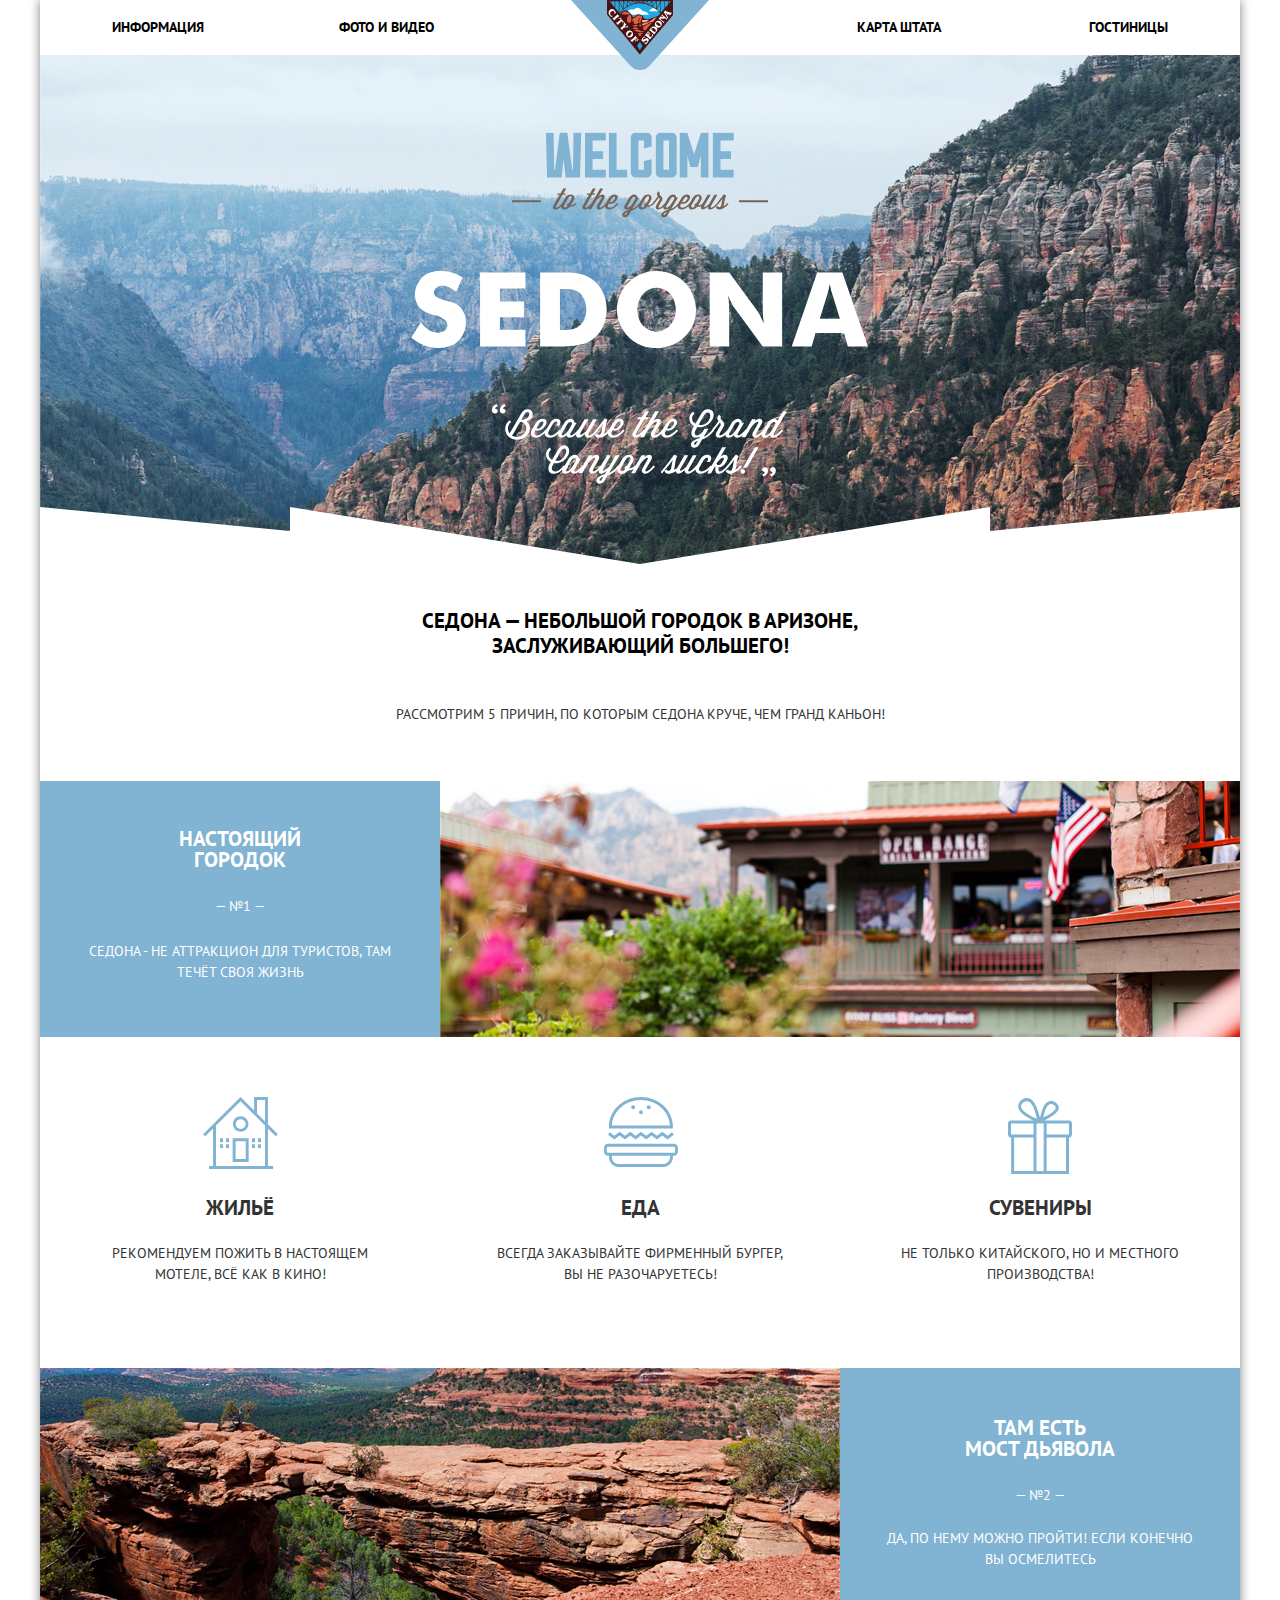
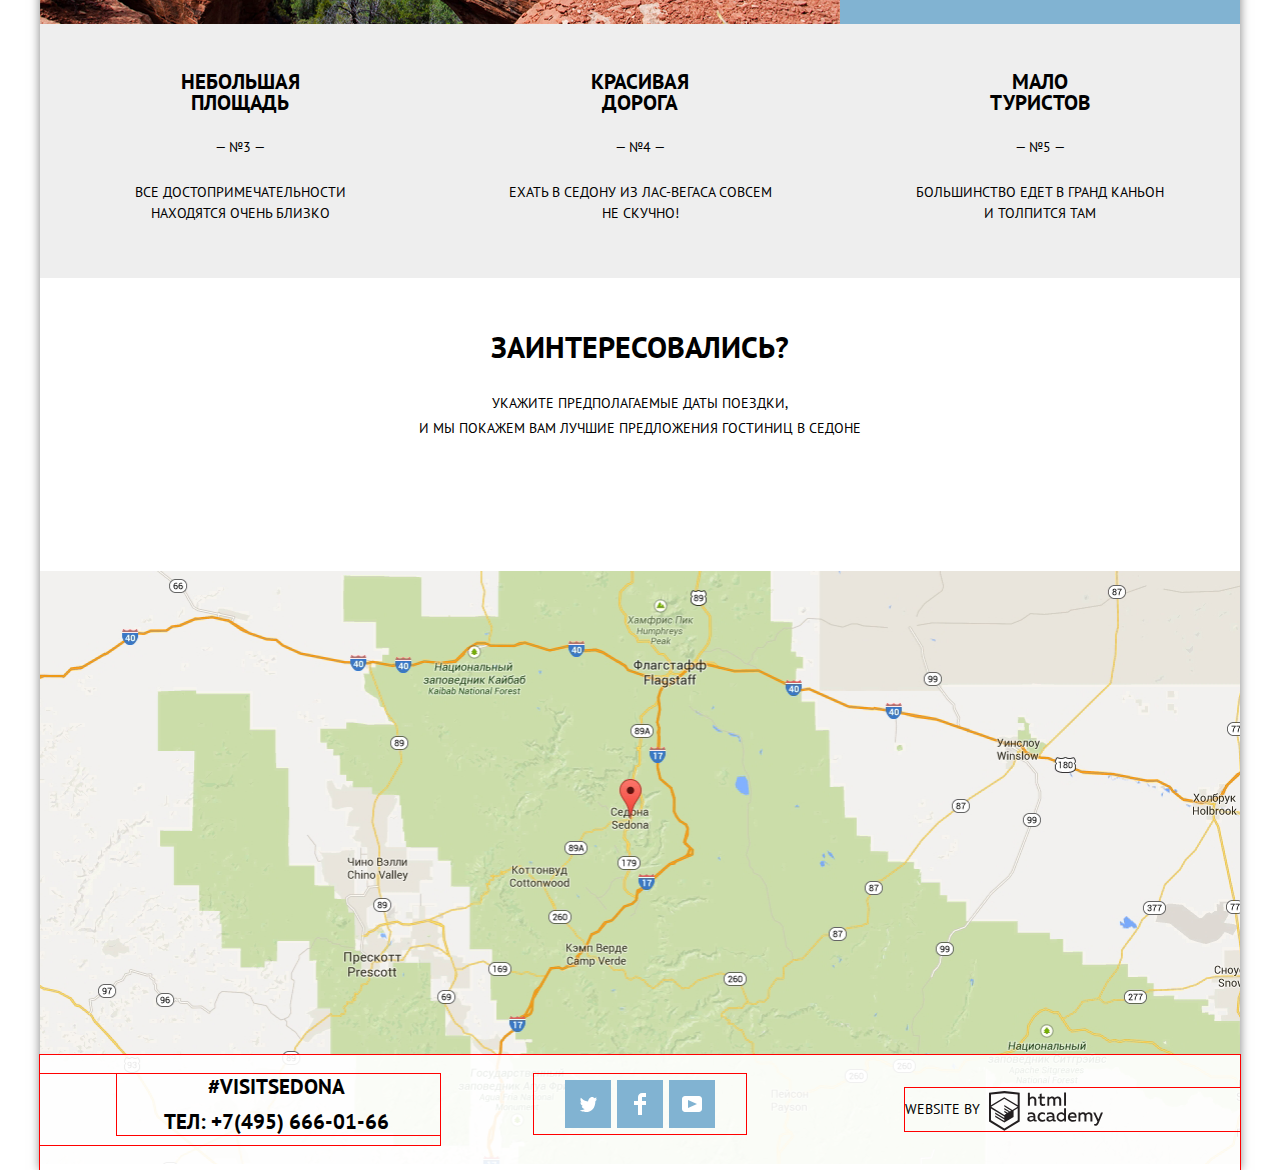
==== index.html @ 06780b78 "1" ====
<!DOCTYPE html>
<html class="page" lang="ru">

<head>
  <meta charset="utf-8">
  <title>HTML Academy: Седона</title>
  <link rel="stylesheet" href="https://fonts.googleapis.com/css2?family=PT+Sans:wght@400;700&subset=latin,cyrillic;display=swap">
  <link href="css/normalize.css" rel="stylesheet">
  <link href="css/style.css" rel="stylesheet">
</head>

<body class="page-body">

  <div class="container">

    <header class="main-header ">
      <nav class="main-navigation">
        <a href="index.html" class="header-logo">
          <img src="img/logo.svg" width="138" height="70" alt="Лого Седоны">
        </a>
        <ul class="site-navigation">
          <li class="site-navigation-item"><a href="#">Информация</a></li>
          <li class="site-navigation-item"><a href="#">Фото и видео</a></li>
          <li class="site-navigation-item"><a href="#">Карта штата</a></li>
          <li class="site-navigation-item"><a href="hotels.html">Гостиницы</a></li>
        </ul>
      </nav>
      <section class="header-welcome">
        <h1 class="visually-hidden">ПРИВЕТСТВИЕ СЕДОНА</h1>
        <img src="img/welcome.svg" class="header-welcome-photo" alt="Добро пожаловать в Седонну" />
      </section>
    </header>

    <main class="wrapper">
      <section class="main-description">
        <h3 class="description">Седона — небольшой городок в Аризоне,<br> заслуживающий большего!</h3>
        <p class="motivs">Рассмотрим 5 причин, по которым Седона круче, чем гранд каньон!</p>

        <ul class="list-presentation">
          <li class="presentation-sity">

            <div class="sity-details real-sity ">Настоящий <br>городок</div>
            <div class="sity-details number-1">— №1 —</div>
            <div class="sity-details live">Седона - не аттракцион для туристов, там <br>
              течёт своя жизнь <br></div>
            <img src="img/image-bar.jpg" width="800" height="256" alt="Бар в Седоне" class="photo-sity-details">





            <ul class="list-production">

              <li class="item-production house">

                <h4 class="commun-title">Жильё</h4>
                <p class="list-production-description">Рекомендуем пожить в настоящем <br> мотеле, всё как в кино!</p>
              </li>

              <li class="item-production food">

                <h4 class="commun-title">Еда</h4>
                <p class="list-production-description">Всегда заказывайте фирменный бургер,<br> вы не разочаруетесь!</p>
              </li>

              <li class="item-production souvenirs">

                <h4 class="commun-title">Сувениры</h4>
                <p class="list-production-description">Не только китайского, но и местного <br> производства!</p>
              </li>
            </ul>
          </li>



          <li class="presentation-bridge">
            <h3 class="visually-hidden">Там есть Мост дьявола</h3>

            <img src="img/image-canyon.jpg" width="800" height="256" alt="Каньон в Седоне">

            <div class="bridge-details bridge-of-devil ">Там есть <br> Мост дьявола </div>
            <div class="bridge-details number-2">— №2 — </div>
            <div class="bridge-details go">Да, по нему можно пройти! Если конечно <br> вы осмелитесь <br></div>

          </li>



          <li class="presentation-leave">
            <h3 class="commun-title">Небольшая <br>площадь</h3>
            <p class="number-345">— №3 —<br></p>
            <p class="number-345-description">Все достопримечательности <br> находятся очень близко</p>

          </li>
          <li class="presentation-leave">
            <h3 class="commun-title">Красивая<br> дорога</h3>
            <p class="number-345">— №4 —<br></p>
            <p class="number-345-description">Eхать в седону из лас-вегаса совсем <br> не скучно!</p>

          </li>
          <li class="presentation-leave">
            <h3 class="commun-title">Мало <br>туристов</h3>
            <p class="number-345">— №5 —<br></p>
            <p class="number-345-description">Большинство едет в гранд каньон <br> и толпится там</p>
          </li>
        </ul>
      </section>
      <section class="date-select">
        <h2 class="date-select-item">Заинтересовались?</h2>
        <p class="date-select-description">Укажите предполагаемые даты поездки, <br> и мы покажем вам лучшие предложения гостиниц в седоне</p>
      </section>
      <section class="main-map">
        <h3 class="visually-hidden">Карта</h3>
        <img src="img/map.png" width="1200" height="474" alt="Карта">
      </section>
    </main>
    <footer class="main-footer">
      <section class="footer-contacts">
        <h3 class="visually-hidden">Контакты</h3>
      <ul class="contacts-details">
        <li class="hashtag">#visitsedona</li>
        <li><a href="tel:+74956660166">ТЕЛ: +7(495) 666-01-66</a></li>
      </ul>
      </section>
      <section>
        <h3 class="visually-hidden">Социальные сети</h3>
        <ul class="social-container">
          <li class="social-icon Twitter"><a href="#"></a></li>
          <li class="social-icon Facebook"><a href="#"></a></li>
          <li class="social-icon YouTube"><a href="#"></a></li>
        </ul>
      </section>

      <h3 class="visually-hidden">Создатель сайта</h3>

      <p class="site-by">website by <a class="htmlacademy-logo-footer" href="https://htmlacademy.ru/intensive/htmlcss"><img src="img/logo-htmlacademy.svg" alt="Лого академии HTMLAcademy" class="photo-logo-footer"></a></p>

    </footer>
  </div>
</body>


</html>
---- css/style.css ----
/* Variables */
:root {
  --basic-black: #000000;
  --low-black: #333333;
  --basic-white: #ffffff;
  --light-blue: #81B3D2;
  --special: #766357;
  --special-low: #604E43;
  --special-hard: #503E33;
  --double-low-black: #EEEEEE;
  --footer: rgba(255, 255, 255, 0.9);
  --special-bum: rgba(0, 0, 0, 0.3);
  --blue-focus: #669EC0;
  --basic-gray: #666666;
  --blue-raw-focus: #5496BD;
  --gray-back: #F2F2F2;
  --ligne-color: #E5E5E5;
  --details-item: rgba(202, 202, 202, 1);
}

/* Global */
body {
  font-family: "PT Sans", Arial, sans-serif;
  font-size: 14px;
  line-height: 1.5;
  font-weight: 400;
  color: var(--basic-black);
  background-position: top center;
  background-repeat: no-repeat;
  text-transform: uppercase;
}

.container {
  position: relative;
  background-color: var(--gray-back);
  box-shadow: 0 0 10px rgba(0, 0, 0, 0.5);
  margin: auto;
  width: 1200px;
  display: grid;
  grid-template-rows: min-content 1fr min-content;
  min-height: 100vh;
}

img {
  max-width: 100%;
  height: auto;
}

.wrapper {
  background-color: var(--basic-white);
  padding-top: 5px;
}

/*Navigation*/
.main-navigation {
  font-size: 14px;
  line-height: 1.8;
  font-weight: 700;
  color: var(--basic-black);
  background-color: var(--basic-white);
  text-decoration: none;
  padding-bottom: 15px;
}

.main-navigation a {
  text-decoration: none;
  color: var(--basic-black);
}

.site-navigation {
  list-style: none;
  display: flex;
  flex-wrap: wrap;
  margin: 0;
  padding-left: 72px;
  padding-right: 72px;
  padding-top: 15px;
}

.site-navigation-item {
  width: 21.5%;
}

.site-navigation-item:nth-child(4n -1) {
  margin-left: auto;
  text-align: right;
}

.site-navigation-item:nth-child(4n) {
  text-align: right;
}

.header-logo {
  position: absolute;
  left: 50%;
  transform: translateX(-50%);
}

.header-welcome {
  background-image: url(../img/bottom.svg), url(../img/background-home.jpg);
  height: 509px;
  background-repeat: no-repeat;
  background-position: center bottom, center;
}

.header-welcome-photo {
  position: relative;
  transform: translate(81%, 22%);
}

.photo-sedona {
  background-color: var(--basic-white);
}

.site-navigation-item a:hover,
.site-navigation-item a:focus {
  color: var(--light-blue);
}

.site-navigation-item a:active {
  color: var(--special-bum);
}

.site-navigation-item-active a {
  color: var(--special);
}

/*Description*/
.main-description {
  background-color: var(--basic-white);
  padding-top: 18px;
}

.description {
  font-size: 21px;
  line-height: 1.2;
  font-weight: 700;
  text-align: center;
  padding-bottom: 20px;
}

.motivs {
  font-size: 14px;
  line-height: 1.8;
  text-align: center;
  color: var(--low-black);
  padding-top: 2px;
}

/** Общие стли всего списка на странице**/
.list-production {
  background-color: var(--basic-white);
  list-style: none;
  display: grid;
  grid-template-columns: 1fr 1fr 1fr;
  grid-column: 1/4;
  padding-top: 60px;
  padding-bottom: 69px;
  padding-left: 0;
}

/** Стили списка с занятиями**/
.item-production {
  font-size: 14px;
  text-align: center;
  color: var(--low-black);
  padding-top: 100px;
  background-position: top;
  background-repeat: no-repeat;
  margin: 0;
}

.house {
  background-image: url(../img/icon-1.svg);
}

.food {
  background-image: url(../img/icon-3.svg);
}

.souvenirs {
  background-image: url(../img/icon-2.svg);
}

.list-presentation {
  display: grid;
  grid-template-columns: repeat(3, 1fr);
  grid-template-rows: repeat(3, auto);
  padding: 0;
}

.commun-title {
  font-size: 21px;
  line-height: 1;
  font-weight: 700;
  margin: 0;
}

.list-production-description {
  padding-top: 11px;
}

/** 1 ПРИЧИНА - НАСТОЯЩИЙ ГОРОДОК **/
.presentation-sity {
  background-color: var(--light-blue);
  display: grid;
  grid-column: 1/4;
  grid-template-columns: 1fr 2fr;
  margin-top: 40px;
  color: var(--basic-white);
}

.sity-details {
  grid-column: 1;
  grid-row: 1/3;
  text-align: center;
  padding-top: 47px;
}

.photo-sity-details {
  grid-column: 2/4;
  grid-row: 1;
}

.number-1 {
  padding-top: 115px;
}

.live {
  padding-top: 160px;
}

.real-sity {
  font-size: 21px;
  line-height: 1;
  font-weight: 700;
  color: var(--basic-white);
}

/** 1 ПРИЧИНА - НАСТОЯЩИЙ ГОРОДОК **/
/** 2 ПРИЧИНА - МОСТ ДЬЯВОЛА **/
.presentation-bridge {
  display: grid;
  grid-template-columns: 2fr 1fr;
  background-color: var(--light-blue);
  grid-column: 1/4;
  grid-row: 2/3;
}

.bridge-details {
  grid-column: 2;
  grid-row: 1/3;
  text-align: center;
  color: var(--basic-white);
}

.number-2 {
  padding-top: 117px;
}

.go {
  padding-top: 160px;
}

.bridge-of-devil {
  font-size: 21px;
  line-height: 1;
  font-weight: 700;
  text-align: center;
  color: var(--basic-white);
  padding-top: 49px;
}

.description-bridge-of-devil {
  font-size: 14px;
  text-align: center;
  color: var(--basic-white);
  padding-top: 50px;
}

.presentation-leave {
  background-color: var(--double-low-black);
  list-style: none;
  text-align: center;
  padding-top: 47px;
  padding-bottom: 40px;
}

.number-345 {
  padding-top: 10px;
  padding-bottom: 10px;
}

.date-select {
  background-color: var(--basic-white);
  padding-top: 18px;
  margin-bottom: 130px;
  text-align: center;
}

.date-select-item {
  font-size: 30px;
  line-height: 0.8;
  font-weight: 700;
  padding-bottom: 7px;
}

.date-select-description {
  line-height: 1.8;
}

.main-footer {
  position: absolute;
  padding-top: 19px;
  padding-bottom: 25px;
  width: 100%;
  bottom: 0;
  display: grid;
  grid-template-columns: 1fr 1fr 1fr;
  background-color: rgba(255, 255, 255, 0.9);
  outline: 1px solid red;



}

.footer-contacts {
  text-align: center;
  padding-left: 77px;
  outline: 1px solid red;



}

/**
.hashtag {
  font-size: 21px;
  font-weight: 700;
  margin-bottom: 0;
}

.contacts-phone a {
  font-size: 21px;
  line-height: 1.2;
  font-weight: 700;
  text-decoration: none;
  color: inherit;
}

.contacts-phone {
  padding-top: 5px;
  margin-top: 0;
}
**/
.contacts-details  {
  font-size: 21px;
  line-height: 26px;
  font-weight: 700;
  list-style: none;
  text-decoration: none;
  text-align: center;
  margin: 0;
  padding-left: 0;
  padding-right: 5px;
  outline: 1px solid red;


}
.hashtag {
  padding-bottom: 9px;
}
.contacts-details a {
  text-decoration: none;
  color: inherit;
}

.footer-contacts a:hover,
.footer-contacts a:focus {
  text-decoration: none;
}

.social-container {
  display: flex;
  flex-wrap: wrap;
  width: 200px;

  justify-content: center;
  text-align: center;
  list-style: none;
  padding: 6px;
  outline: 1px solid red;
  margin: auto;
}

.social-icon {
  display: flex;
  text-decoration: none;
  width: 46px;
  height: 48px;
  padding-right: 6px;


}

.Twitter {
  background-image: url(../img/twitter.svg), url(../img/rectangle.svg);
  background-repeat: no-repeat;
  background-position: center;
}

.Facebook {
  background-image: url(../img/fb-icon.svg), url(../img/rectangle.svg);
  background-repeat: no-repeat;
  background-position: center;
}

.YouTube {
  background-image: url(../img/youtube.svg), url(../img/rectangle.svg);
  background-repeat: no-repeat;
  background-position: center;
}

.social-button:hover,
.social-button:focus {
  background-color: var(--blue-focus);
}

.site-by {
  font-size: 14px;
  line-height: 1.8;
  padding-right: 15px;
  margin-left: 65px;
  padding-top: 2px;
  outline: 1px solid red;


}


.photo-logo-footer {
  vertical-align: middle;
  padding-left: 5px;
}

/**Стили для HOTELS **/
.container-search {
  display: flex;
  margin-left: 73px;
  margin-right: 73px;
  align-items: center;
  width: auto;
}

.search-result {
  font-size: 21px;
  line-height: 1.2;
  font-weight: 700;
  width: 163px;
}

.search-result-item {
  display: flex;
  list-style: none;
}

.item-details {
  width: max-content;
  padding-right: 33px;
}

.d3 {
  width: 0;
  height: 0;
  border-left: 5px solid transparent;
  border-right: 5px solid transparent;
  border-bottom: 10px solid var(--details-item);
  margin-left: auto;
  margin-right: 12px;
}

.d4 {
  width: 0;
  height: 0;
  border-left: 5px solid transparent;
  border-right: 5px solid transparent;
  border-top: 10px solid var(--light-blue);
}

.item-details a {
  color: var(--special-bum);
  text-decoration: none;
  border-bottom: 1px dotted var(--light-blue);
}

.active a {
  color: var(--light-blue);
}

.item-details a:hover,
.item-details a:focus {
  color: var(--light-blue);
  border-bottom: 1px dotted var(--light-blue);
}

.item-details a:active {
  color: var(--basic-black);
  text-decoration: none;
  border-style: none;
}

.item-price {
  color: var(--basic-black);
  text-decoration: none;
}

.main-hotels a {
  font-size: 21px;
  line-height: 1.2;
  font-weight: 700;
  text-decoration: none;
  color: var(--basic-black);
}

.main-hotels a:hover,
.main-hotels a:focus {
  color: var(--light-blue);
}

.main-hotels a:active {
  color: var(--special-bum);
}

.star {
  display: grid;
  grid-column: 5;
  grid-row: 1;
  color: var(--light-blue);
}

.star amara {
  box-sizing: content-box;
}

.star desert {}

.star diablo {}

.visually-hidden {
  position: absolute;
  clip: rect(0 0 0 0);
  width: 1px;
  height: 1px;
  margin: -1px;
}

.main-hotels {
  grid-column: 2/5;
  grid-row: 1;
  margin: 0;
  padding-top: 20px;
}

.main-hotels-price {
  font-size: 14px;
  grid-column: 2;
  grid-row: 2;
  margin: 0;
  padding-top: 5px;
  padding-bottom: 7px;
}

.price-list {
  font-size: 14px;
  grid-column: 3;
  grid-row: 2;
  padding-left: 20px;
  margin: 0;
  padding-top: 5px;
  padding-bottom: 7px;
}

.hotel-commun {
  display: grid;
  grid-template-columns: max-content min-content 1fr 1fr;
  padding-left: 73px;
  border-bottom: 1px solid var(--ligne-color);
}

.hotel-commun:nth-child(1) {
  border-top: 1px solid var(--ligne-color);
}

.photo-hotel-commun {
  grid-row: 1/4;
  padding-top: 20px;
  padding-right: 29px;
}

.hotels-photo {
  list-style: none;
  margin: 0;
  padding: 0;
}

.main-hotels-rating {
  grid-row: 3;
  font-size: 14px;
  color: var(--basic-gray);
  grid-column: -1;
  padding-right: 85px;
}

.more:hover,
.more:focus {
  background-color: var(--blue-focus);
}

.more:active {
  background-color: var(--blue-raw-focus);
}

.more {
  background-color: var(--light-blue);
  color: var(--basic-white);
  grid-column: 2;
  grid-row: 3;
  width: 110px;
  height: 27px;
  margin-right: 6px;
}

.reserve {
  background-color: var(--special);
  color: var(--basic-white);
  width: 110px;
  height: 27px;
  grid-column: 3;
  grid-row: 3;
  margin-bottom: 20px;
}

.reserve:hover,
.reserve:focus {
  background-color: var(--special-low);
}

.reserve:active {
  background-color: var(--special-hard);
}

.main-map {
  text-align: center;
}
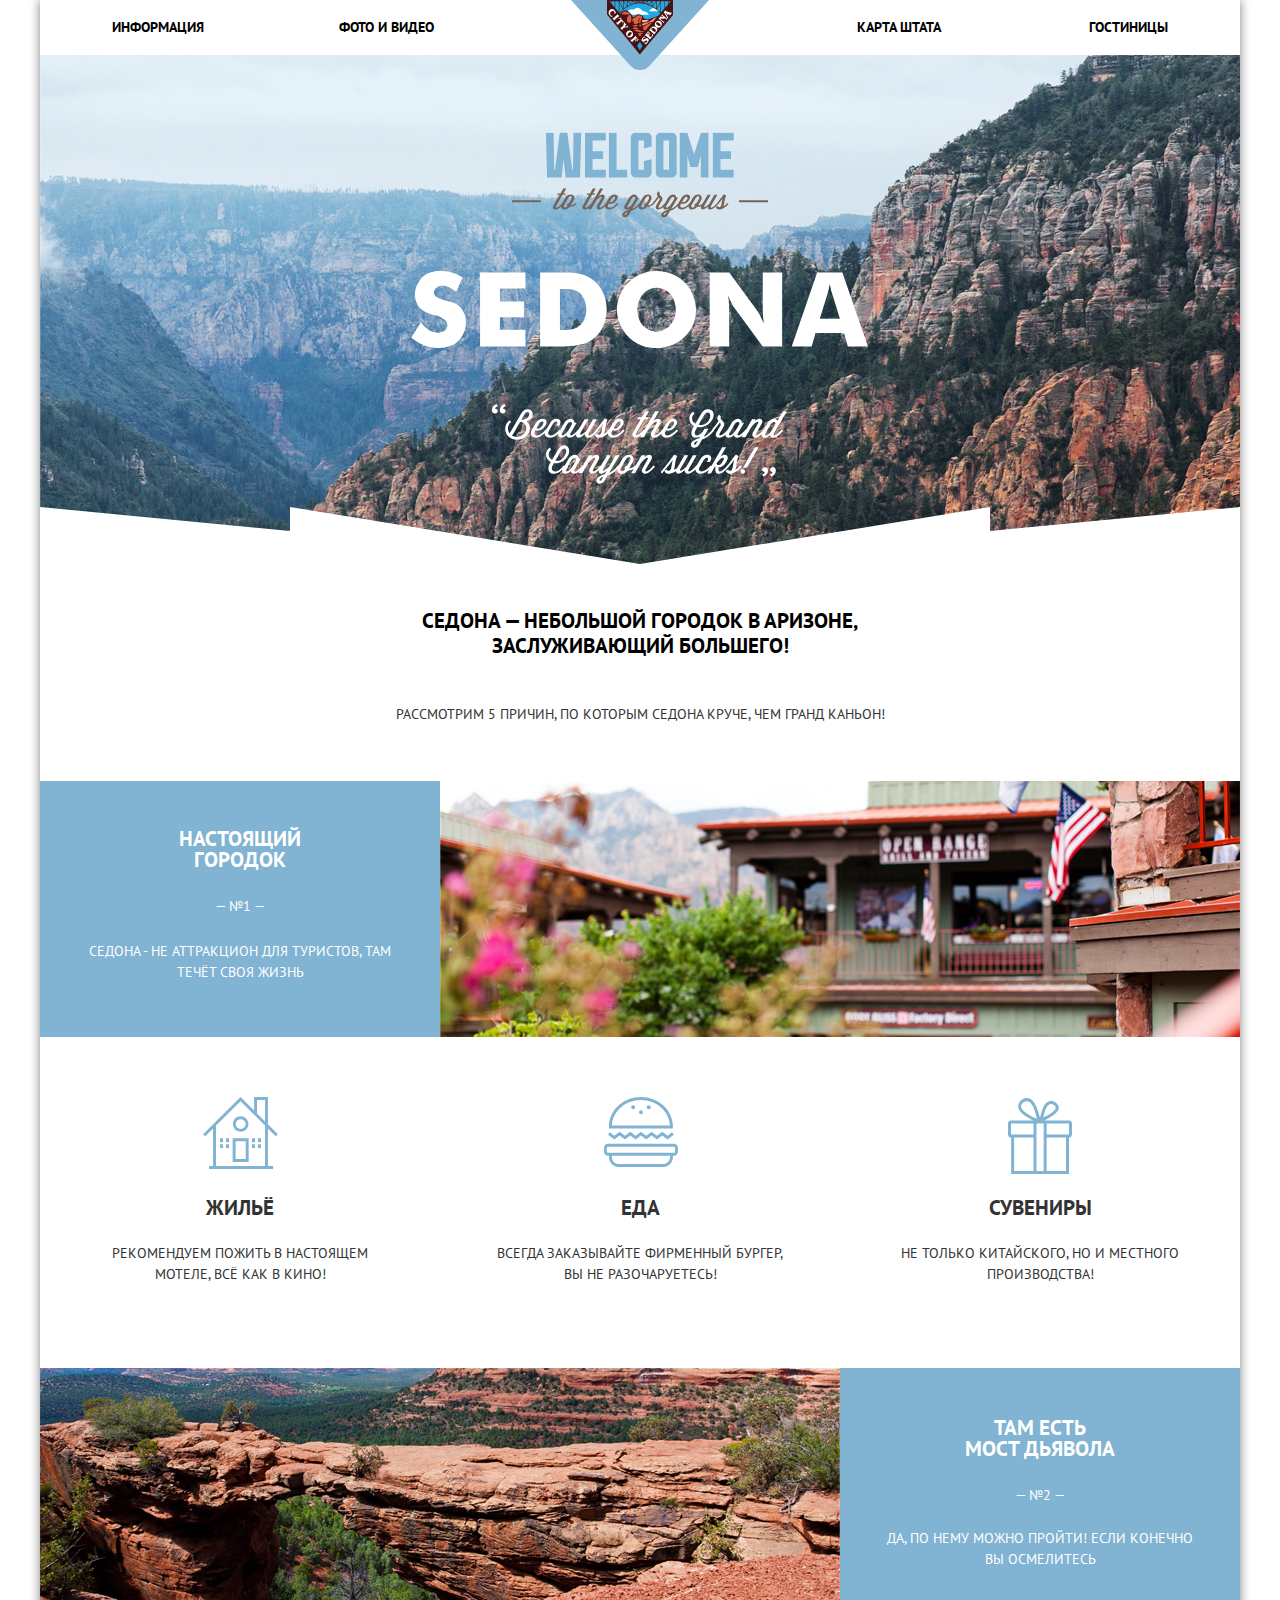
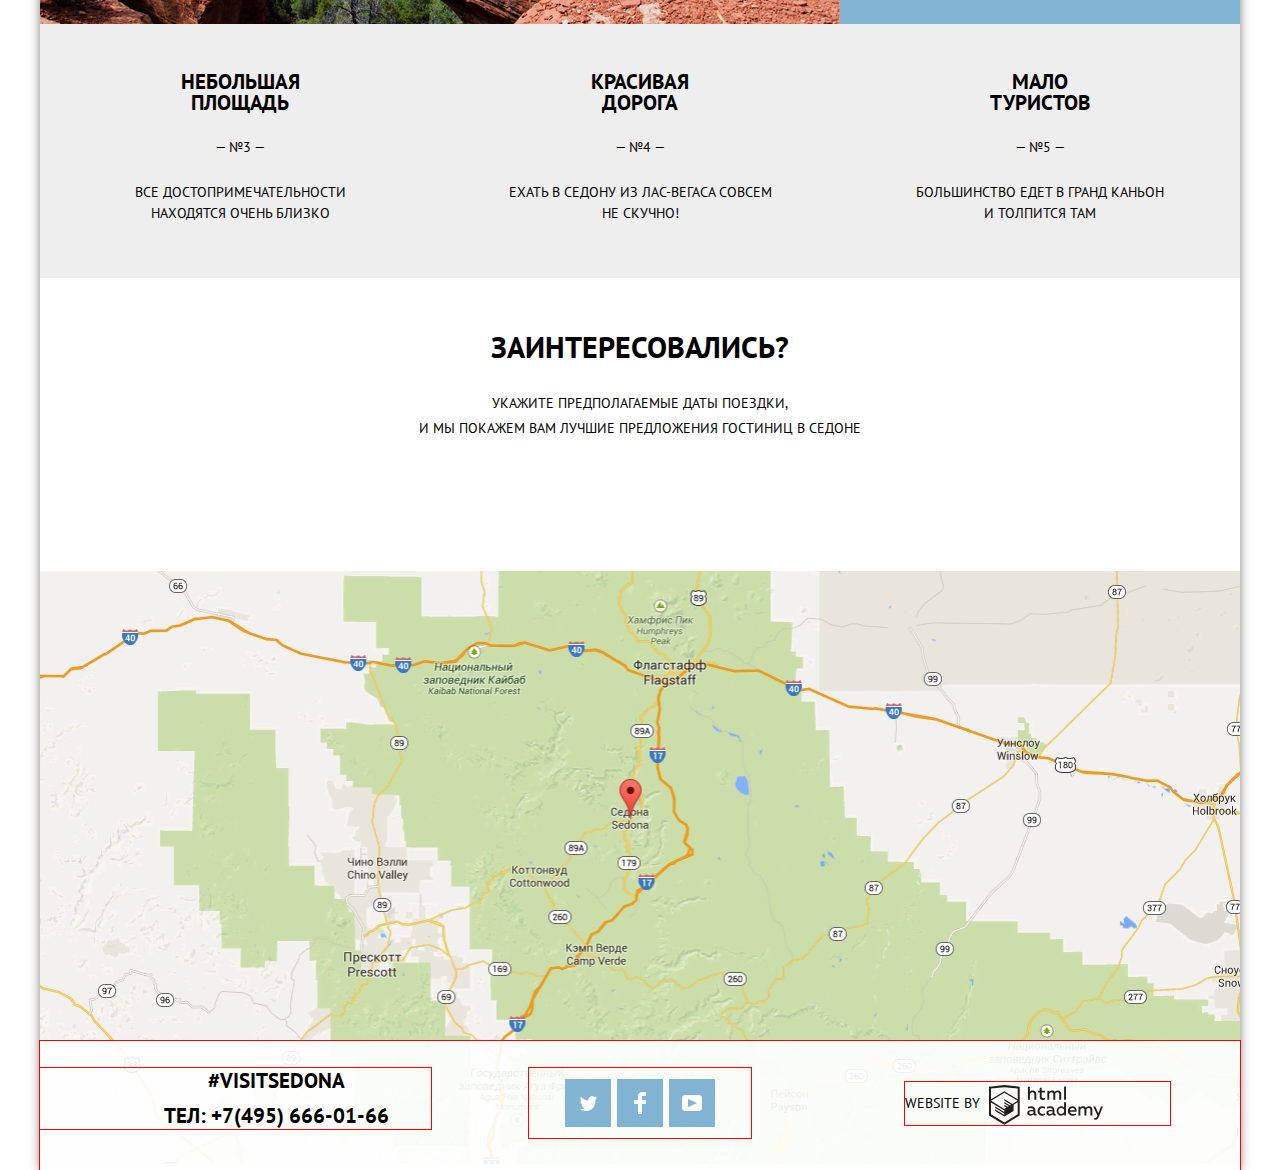
==== commit 20072530: "1" ====
--- a/index.html
+++ b/index.html
@@ -115,7 +115,7 @@
       </section>
     </main>
     <footer class="main-footer">
-      <section class="footer-contacts">
+      <section>
         <h3 class="visually-hidden">Контакты</h3>
       <ul class="contacts-details">
         <li class="hashtag">#visitsedona</li>
--- a/css/style.css
+++ b/css/style.css
@@ -311,8 +311,8 @@
 
 .main-footer {
   position: absolute;
-  padding-top: 19px;
-  padding-bottom: 25px;
+  padding-top: 27px;
+  padding-bottom: 31px;
   width: 100%;
   bottom: 0;
   display: grid;
@@ -320,18 +320,9 @@
   background-color: rgba(255, 255, 255, 0.9);
   outline: 1px solid red;
 
-
-
-}
-
-.footer-contacts {
-  text-align: center;
-  padding-left: 77px;
-  outline: 1px solid red;
-
-
-
-}
+}
+
+
 
 /**
 .hashtag {
@@ -357,11 +348,12 @@
   font-size: 21px;
   line-height: 26px;
   font-weight: 700;
+  width: 300px;
   list-style: none;
   text-decoration: none;
   text-align: center;
   margin: 0;
-  padding-left: 0;
+  padding-left: 86px;
   padding-right: 5px;
   outline: 1px solid red;
 
@@ -384,11 +376,10 @@
   display: flex;
   flex-wrap: wrap;
   width: 200px;
-
   justify-content: center;
   text-align: center;
   list-style: none;
-  padding: 6px;
+  padding: 11px;
   outline: 1px solid red;
   margin: auto;
 }
@@ -430,6 +421,7 @@
   font-size: 14px;
   line-height: 1.8;
   padding-right: 15px;
+  width: 250px;
   margin-left: 65px;
   padding-top: 2px;
   outline: 1px solid red;
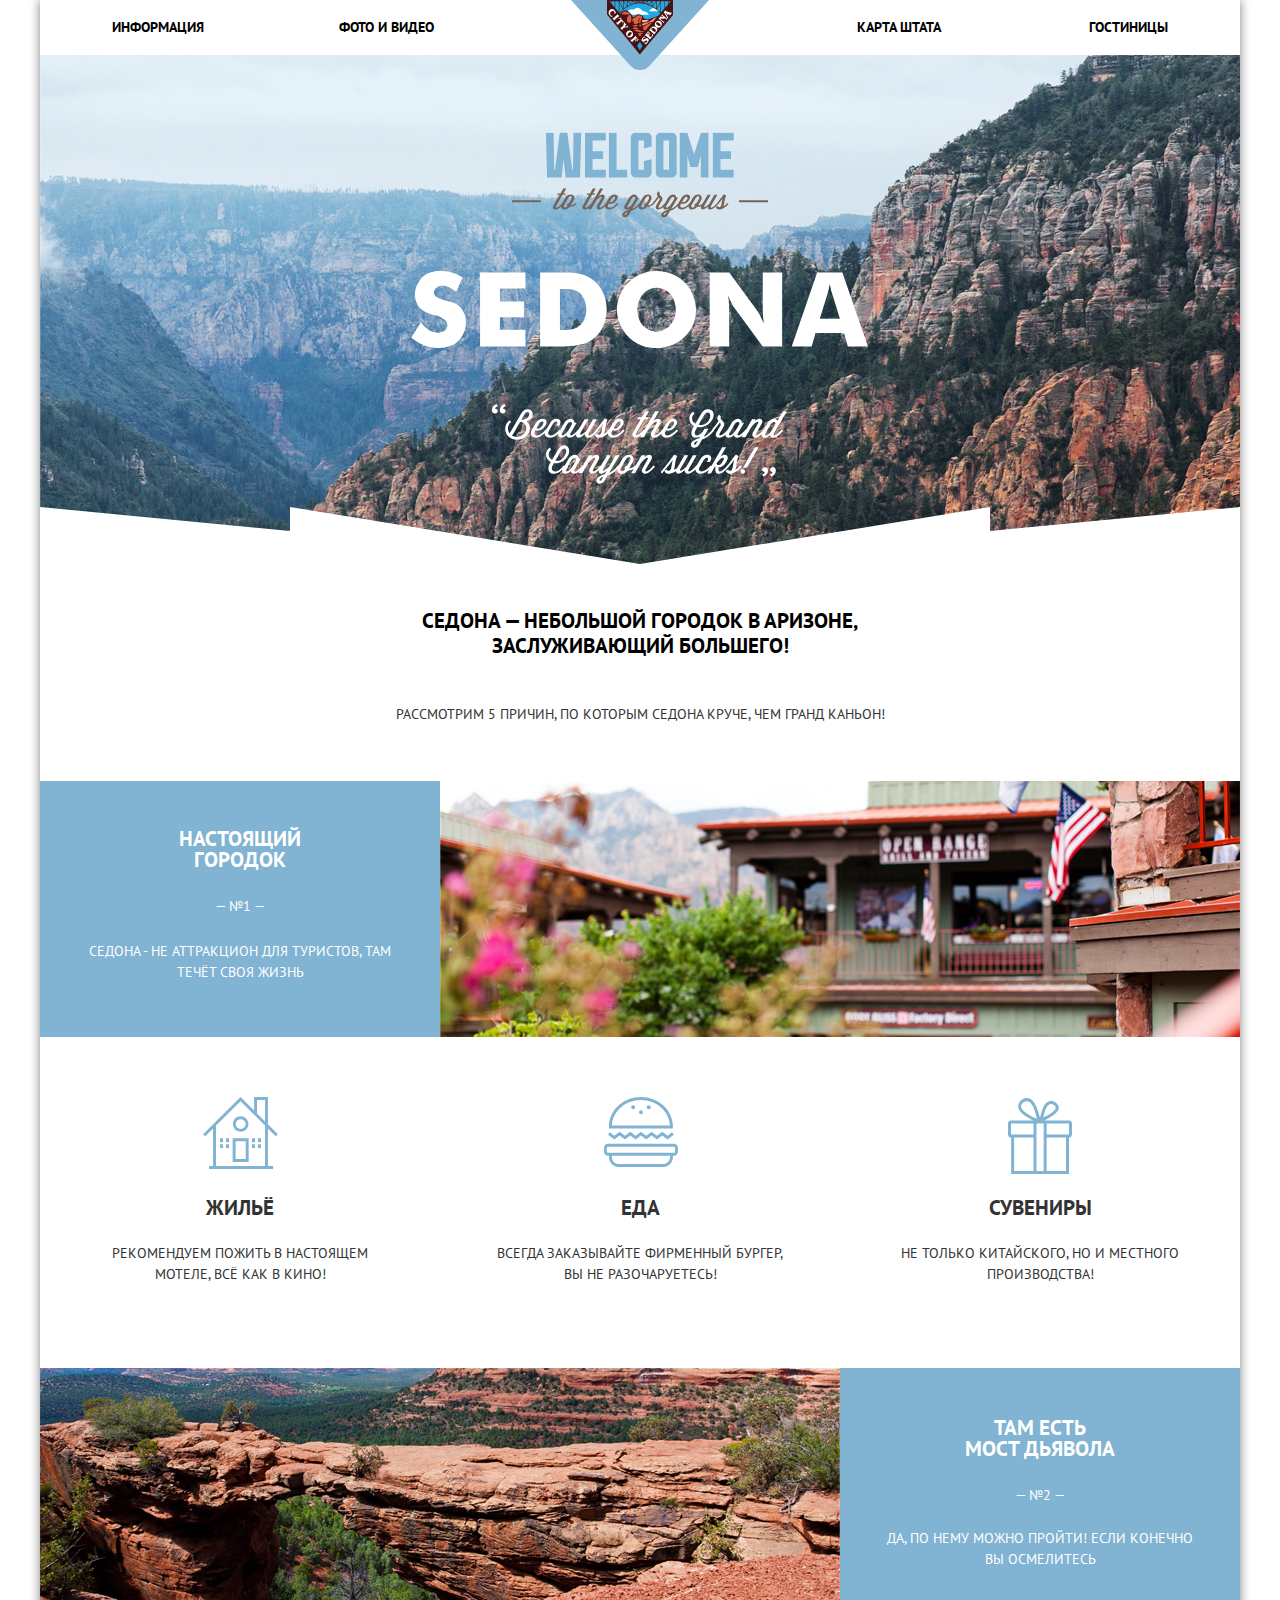
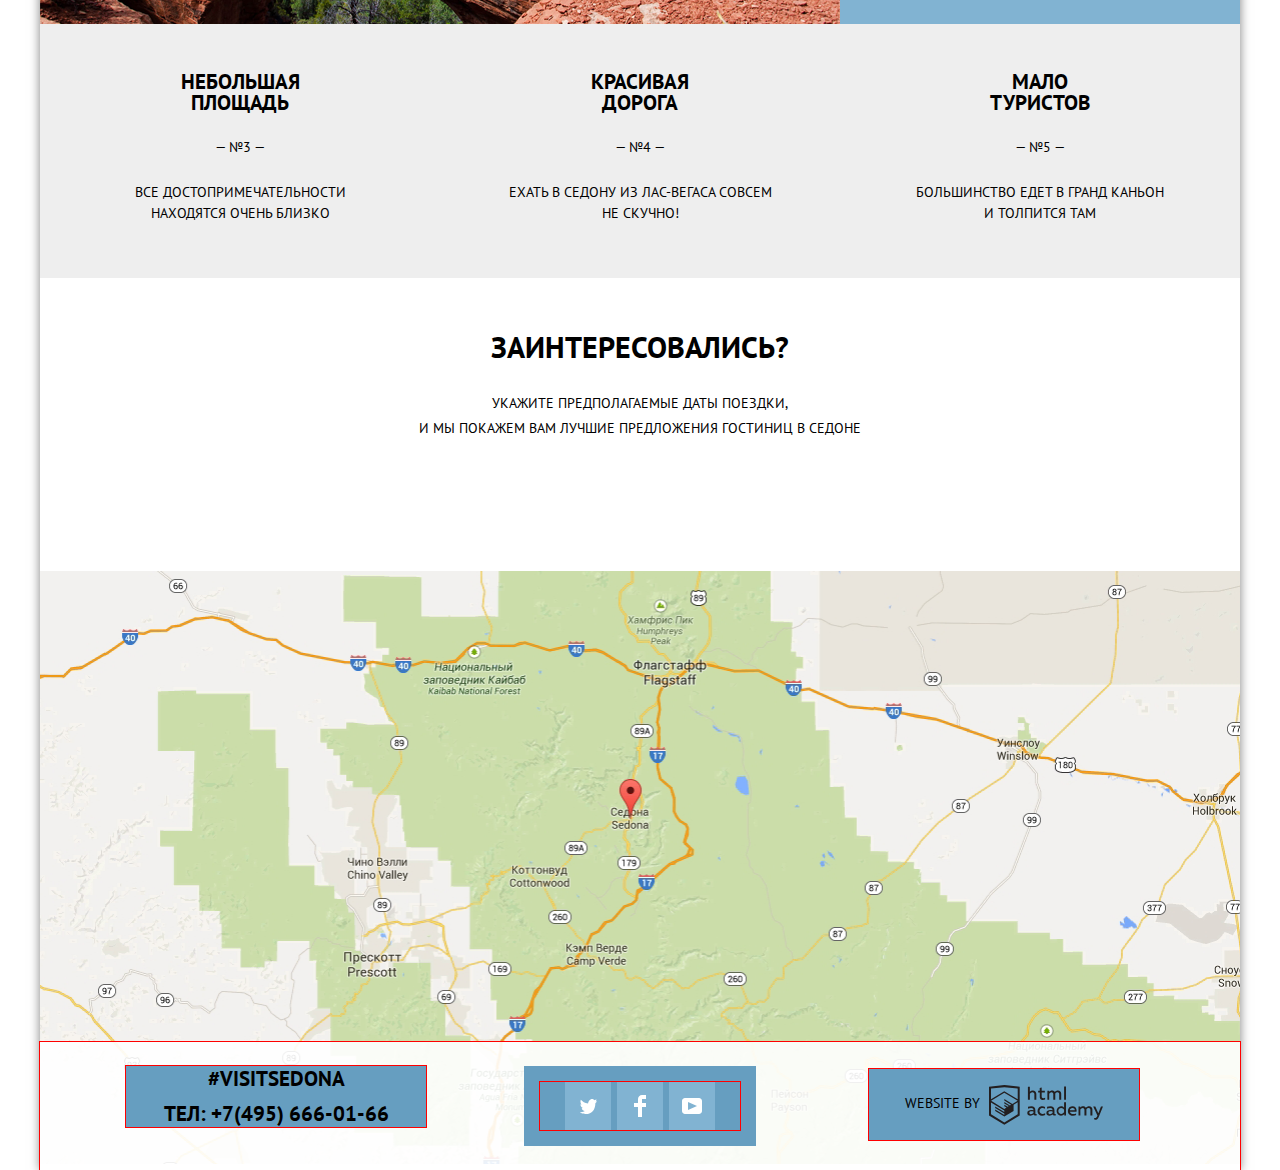
==== commit b0b07aaa: "1" ====
--- a/index.html
+++ b/index.html
@@ -115,14 +115,14 @@
       </section>
     </main>
     <footer class="main-footer">
-      <section>
+      <section class="section-center-contacts">
         <h3 class="visually-hidden">Контакты</h3>
       <ul class="contacts-details">
         <li class="hashtag">#visitsedona</li>
         <li><a href="tel:+74956660166">ТЕЛ: +7(495) 666-01-66</a></li>
       </ul>
       </section>
-      <section>
+      <section class="section-center">
         <h3 class="visually-hidden">Социальные сети</h3>
         <ul class="social-container">
           <li class="social-icon Twitter"><a href="#"></a></li>
@@ -130,11 +130,13 @@
           <li class="social-icon YouTube"><a href="#"></a></li>
         </ul>
       </section>
+      <section class="section-center-by">
+
 
       <h3 class="visually-hidden">Создатель сайта</h3>
 
       <p class="site-by">website by <a class="htmlacademy-logo-footer" href="https://htmlacademy.ru/intensive/htmlcss"><img src="img/logo-htmlacademy.svg" alt="Лого академии HTMLAcademy" class="photo-logo-footer"></a></p>
-
+    </section>
     </footer>
   </div>
 </body>
--- a/css/style.css
+++ b/css/style.css
@@ -311,15 +311,13 @@
 
 .main-footer {
   position: absolute;
-  padding-top: 27px;
-  padding-bottom: 31px;
   width: 100%;
   bottom: 0;
+  padding: 24px 0;
   display: grid;
   grid-template-columns: 1fr 1fr 1fr;
   background-color: rgba(255, 255, 255, 0.9);
   outline: 1px solid red;
-
 }
 
 
@@ -353,15 +351,17 @@
   text-decoration: none;
   text-align: center;
   margin: 0;
-  padding-left: 86px;
-  padding-right: 5px;
+  padding: 0;
   outline: 1px solid red;
 
 
 }
+
 .hashtag {
   padding-bottom: 9px;
 }
+
+
 .contacts-details a {
   text-decoration: none;
   color: inherit;
@@ -379,9 +379,12 @@
   justify-content: center;
   text-align: center;
   list-style: none;
-  padding: 11px;
+  padding: 0;
   outline: 1px solid red;
   margin: auto;
+  margin: 16px;
+
+
 }
 
 .social-icon {
@@ -389,7 +392,8 @@
   text-decoration: none;
   width: 46px;
   height: 48px;
-  padding-right: 6px;
+  padding-right:  6px;
+
 
 
 }
@@ -420,16 +424,47 @@
 .site-by {
   font-size: 14px;
   line-height: 1.8;
-  padding-right: 15px;
-  width: 250px;
-  margin-left: 65px;
-  padding-top: 2px;
+  width: 240px;
+  margin: 0;
+  padding: 15px;
+  text-align: center;
   outline: 1px solid red;
-
-
-}
-
-
+}
+
+.section-center {
+  margin: auto;
+  background-color: var(--blue-focus);
+  text-align: center;
+  width: max-content;
+  height: max-content;
+
+
+}
+
+.section-center-contacts {
+
+  margin: auto;
+  margin-top: 0;
+  margin-left: 86px;
+  background-color: var(--blue-focus);
+  text-align: center;
+  width: max-content;
+  height: max-content;
+
+
+}
+
+.section-center-by {
+  width: 240px;
+  margin: 0;
+  margin-left: 29px;
+  margin-top: 3px;
+  background-color: var(--blue-focus);
+  text-align: center;
+  width: max-content;
+  height: max-content;
+
+}
 .photo-logo-footer {
   vertical-align: middle;
   padding-left: 5px;
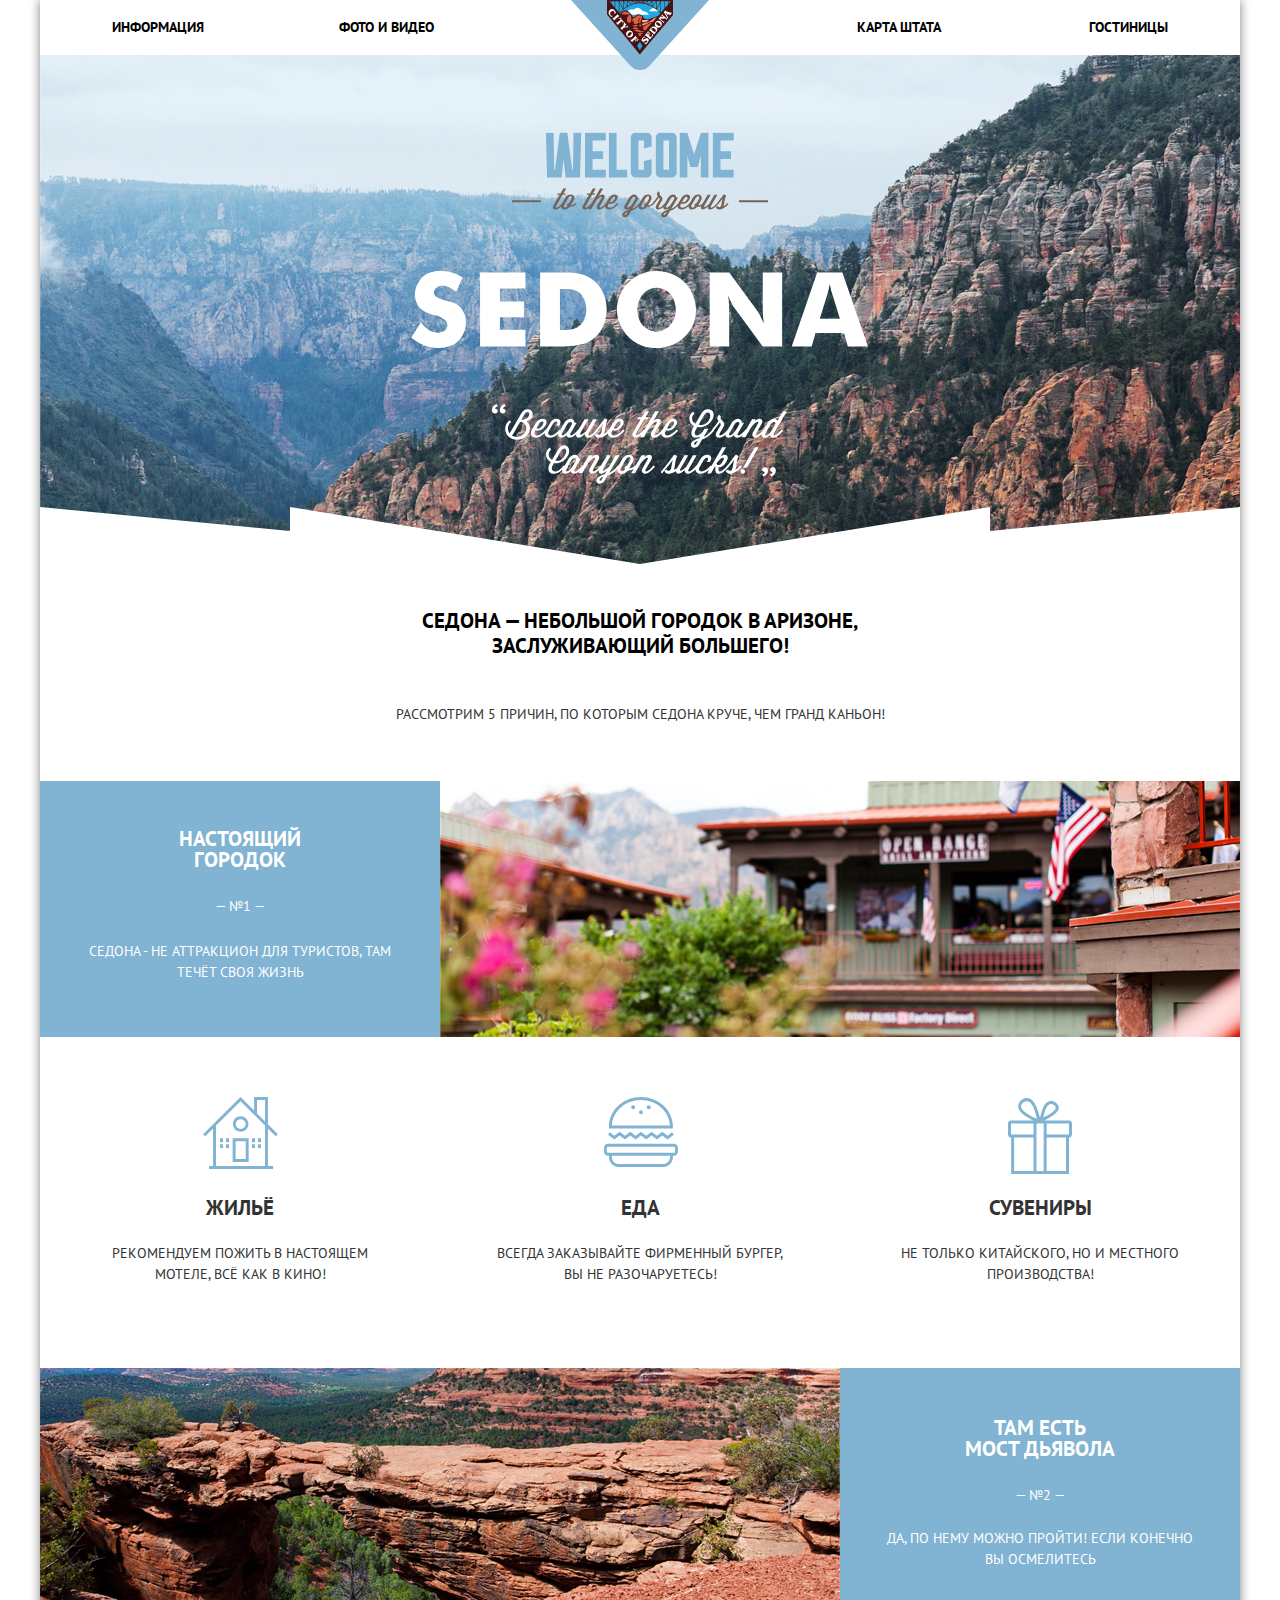
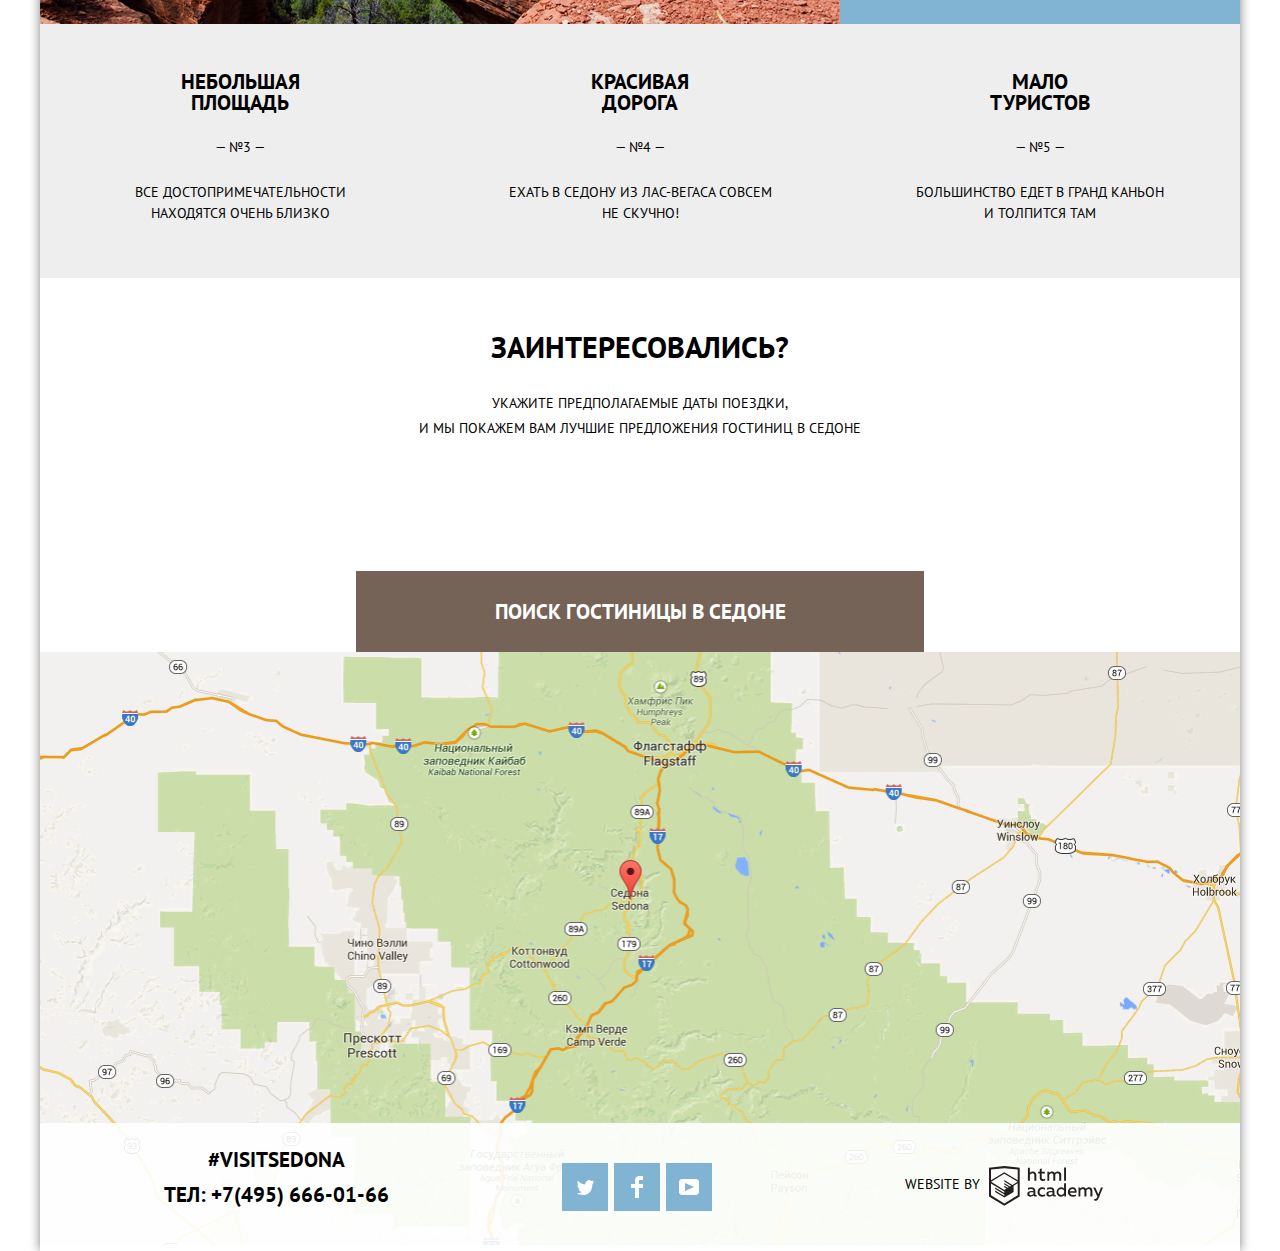
==== commit 2de84f76: "1" ====
--- a/index.html
+++ b/index.html
@@ -109,10 +109,14 @@
         <h2 class="date-select-item">Заинтересовались?</h2>
         <p class="date-select-description">Укажите предполагаемые даты поездки, <br> и мы покажем вам лучшие предложения гостиниц в седоне</p>
       </section>
+
+        <button class="search-button" value="поиск гостиницы в седоне">поиск гостиницы в седоне</button>
+
       <section class="main-map">
         <h3 class="visually-hidden">Карта</h3>
         <img src="img/map.png" width="1200" height="474" alt="Карта">
       </section>
+
     </main>
     <footer class="main-footer">
       <section class="section-center-contacts">
--- a/css/style.css
+++ b/css/style.css
@@ -317,7 +317,6 @@
   display: grid;
   grid-template-columns: 1fr 1fr 1fr;
   background-color: rgba(255, 255, 255, 0.9);
-  outline: 1px solid red;
 }
 
 
@@ -352,7 +351,7 @@
   text-align: center;
   margin: 0;
   padding: 0;
-  outline: 1px solid red;
+
 
 
 }
@@ -380,7 +379,6 @@
   text-align: center;
   list-style: none;
   padding: 0;
-  outline: 1px solid red;
   margin: auto;
   margin: 16px;
 
@@ -389,31 +387,45 @@
 
 .social-icon {
   display: flex;
-  text-decoration: none;
+  flex-wrap: wrap;
+  text-decoration: none;
+  background-color: var(--light-blue);
+  background-repeat: no-repeat;
   width: 46px;
   height: 48px;
-  padding-right:  6px;
-
-
-
+  margin-right:  6px;
+
+}
+
+.social-icon a:hover,
+.social-icon a:focus {
+  color: var(--blue-focus);
+}
+
+.social-icon a:active {
+  color: var(--blue-raw-focus);
 }
 
 .Twitter {
-  background-image: url(../img/twitter.svg), url(../img/rectangle.svg);
+  background-image: url(../img/twitter.svg);
   background-repeat: no-repeat;
   background-position: center;
+
+
 }
 
 .Facebook {
-  background-image: url(../img/fb-icon.svg), url(../img/rectangle.svg);
+  background-image: url(../img/fb-icon.svg);
   background-repeat: no-repeat;
   background-position: center;
+
 }
 
 .YouTube {
-  background-image: url(../img/youtube.svg), url(../img/rectangle.svg);
+  background-image: url(../img/youtube.svg);
   background-repeat: no-repeat;
   background-position: center;
+
 }
 
 .social-button:hover,
@@ -428,12 +440,11 @@
   margin: 0;
   padding: 15px;
   text-align: center;
-  outline: 1px solid red;
+
 }
 
 .section-center {
   margin: auto;
-  background-color: var(--blue-focus);
   text-align: center;
   width: max-content;
   height: max-content;
@@ -446,7 +457,6 @@
   margin: auto;
   margin-top: 0;
   margin-left: 86px;
-  background-color: var(--blue-focus);
   text-align: center;
   width: max-content;
   height: max-content;
@@ -459,7 +469,7 @@
   margin: 0;
   margin-left: 29px;
   margin-top: 3px;
-  background-color: var(--blue-focus);
+
   text-align: center;
   width: max-content;
   height: max-content;
@@ -563,15 +573,24 @@
   grid-column: 5;
   grid-row: 1;
   color: var(--light-blue);
-}
-
-.star amara {
+  background-image: url(../img/star.svg);
+  background-repeat: space;
+}
+
+.amara {
   box-sizing: content-box;
-}
-
-.star desert {}
-
-.star diablo {}
+  width: 110px;
+}
+
+.desert {
+
+  width: 110px;
+}
+
+.diablo {
+
+  width: 110px;
+}
 
 .visually-hidden {
   position: absolute;
@@ -679,3 +698,20 @@
 .main-map {
   text-align: center;
 }
+
+
+.search-button {
+  display: block;
+  margin: auto;
+  width: 568px;
+  background-color: var(--special);
+  border: none;
+  text-transform: inherit;
+  color: var(--basic-white);
+  font-size: 21px;
+  line-height: 1;
+  font-weight: 600;
+  text-align: center;
+  padding: 30px 0;
+
+}
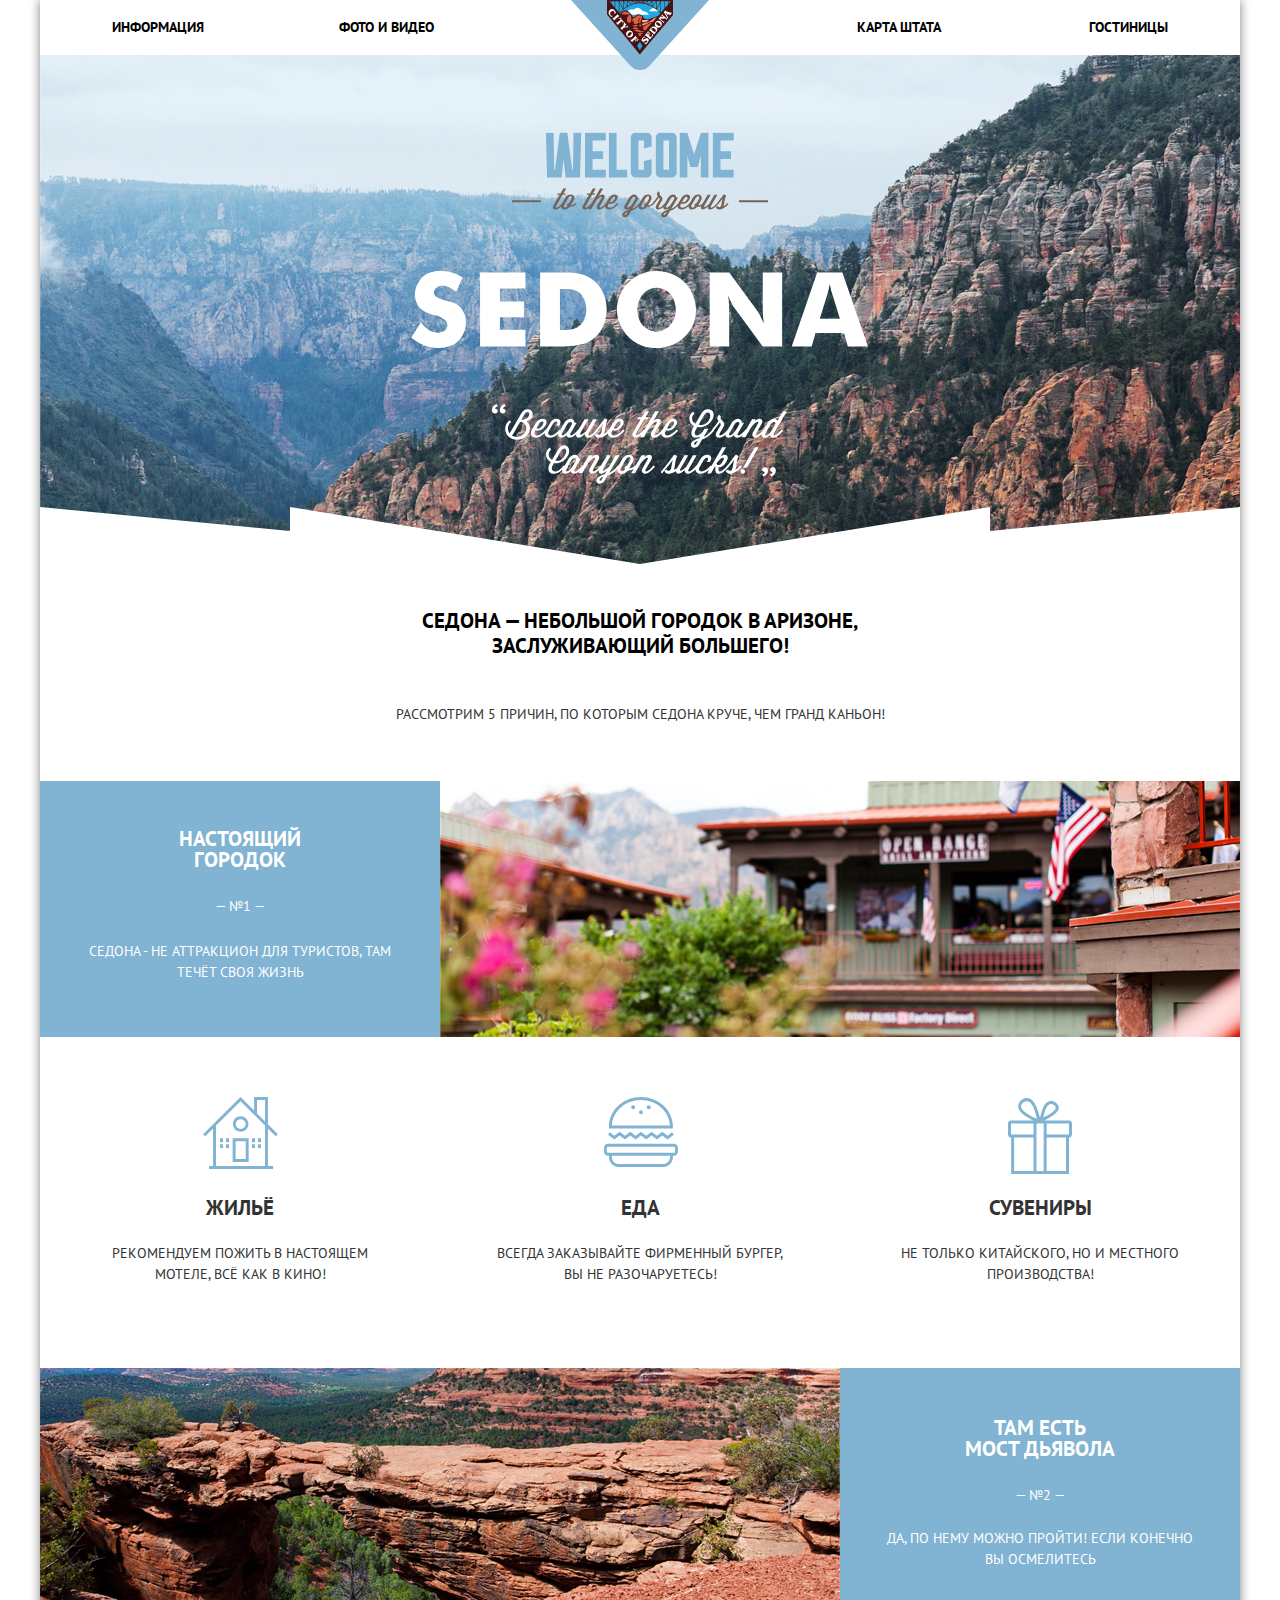
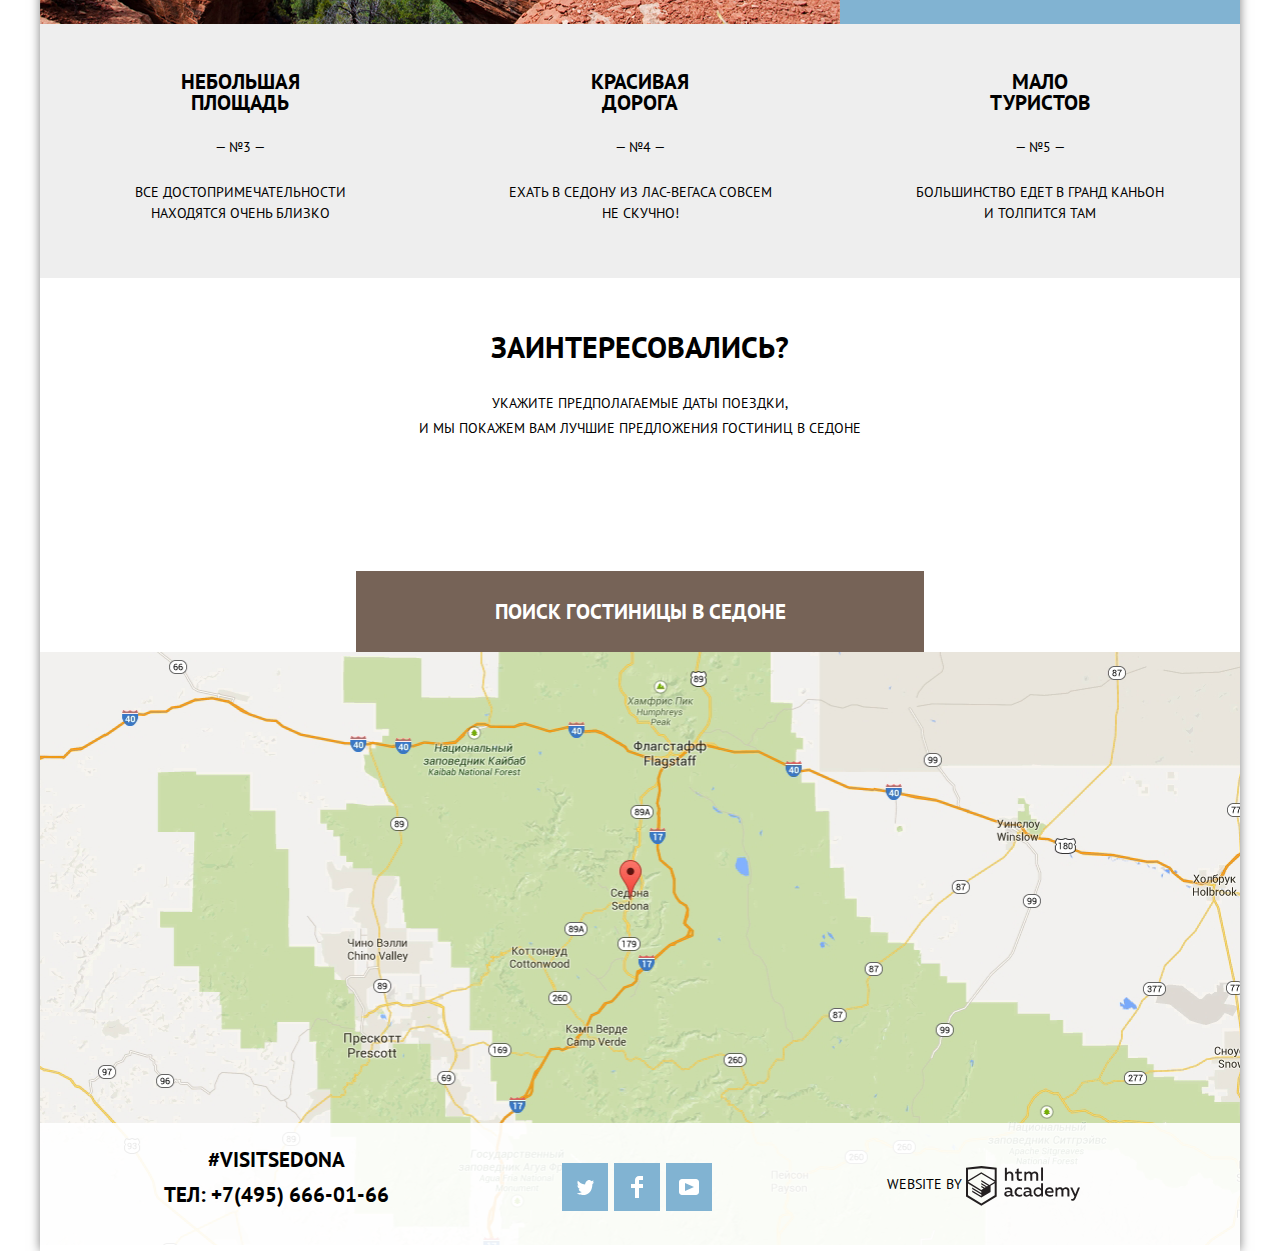
==== commit e7743dbc: "1" ====
--- a/index.html
+++ b/index.html
@@ -139,7 +139,7 @@
 
       <h3 class="visually-hidden">Создатель сайта</h3>
 
-      <p class="site-by">website by <a class="htmlacademy-logo-footer" href="https://htmlacademy.ru/intensive/htmlcss"><img src="img/logo-htmlacademy.svg" alt="Лого академии HTMLAcademy" class="photo-logo-footer"></a></p>
+      <p class="site-by">website by <a class="htmlacademy-logo-footer" href="https://htmlacademy.ru/intensive/htmlcss"><svg width="150" height="41" class="photo-logo-footer"></svg></a></p>
     </section>
     </footer>
   </div>
--- a/css/style.css
+++ b/css/style.css
@@ -399,11 +399,11 @@
 
 .social-icon a:hover,
 .social-icon a:focus {
-  color: var(--blue-focus);
+  background-color: var(--blue-focus);
 }
 
 .social-icon a:active {
-  color: var(--blue-raw-focus);
+  background-color: var(--blue-raw-focus);
 }
 
 .Twitter {
@@ -476,8 +476,19 @@
 
 }
 .photo-logo-footer {
+  background-image: url(../img/logo-htmlacademy.svg);
+  background-repeat: no-repeat;
   vertical-align: middle;
   padding-left: 5px;
+}
+
+.photo-logo-footer a:hover,
+.photo-logo-footer a:focus {
+  fill: var(--light-blue);
+}
+
+.photo-logo-footer a:hover {
+  fill: red;
 }
 
 /**Стили для HOTELS **/
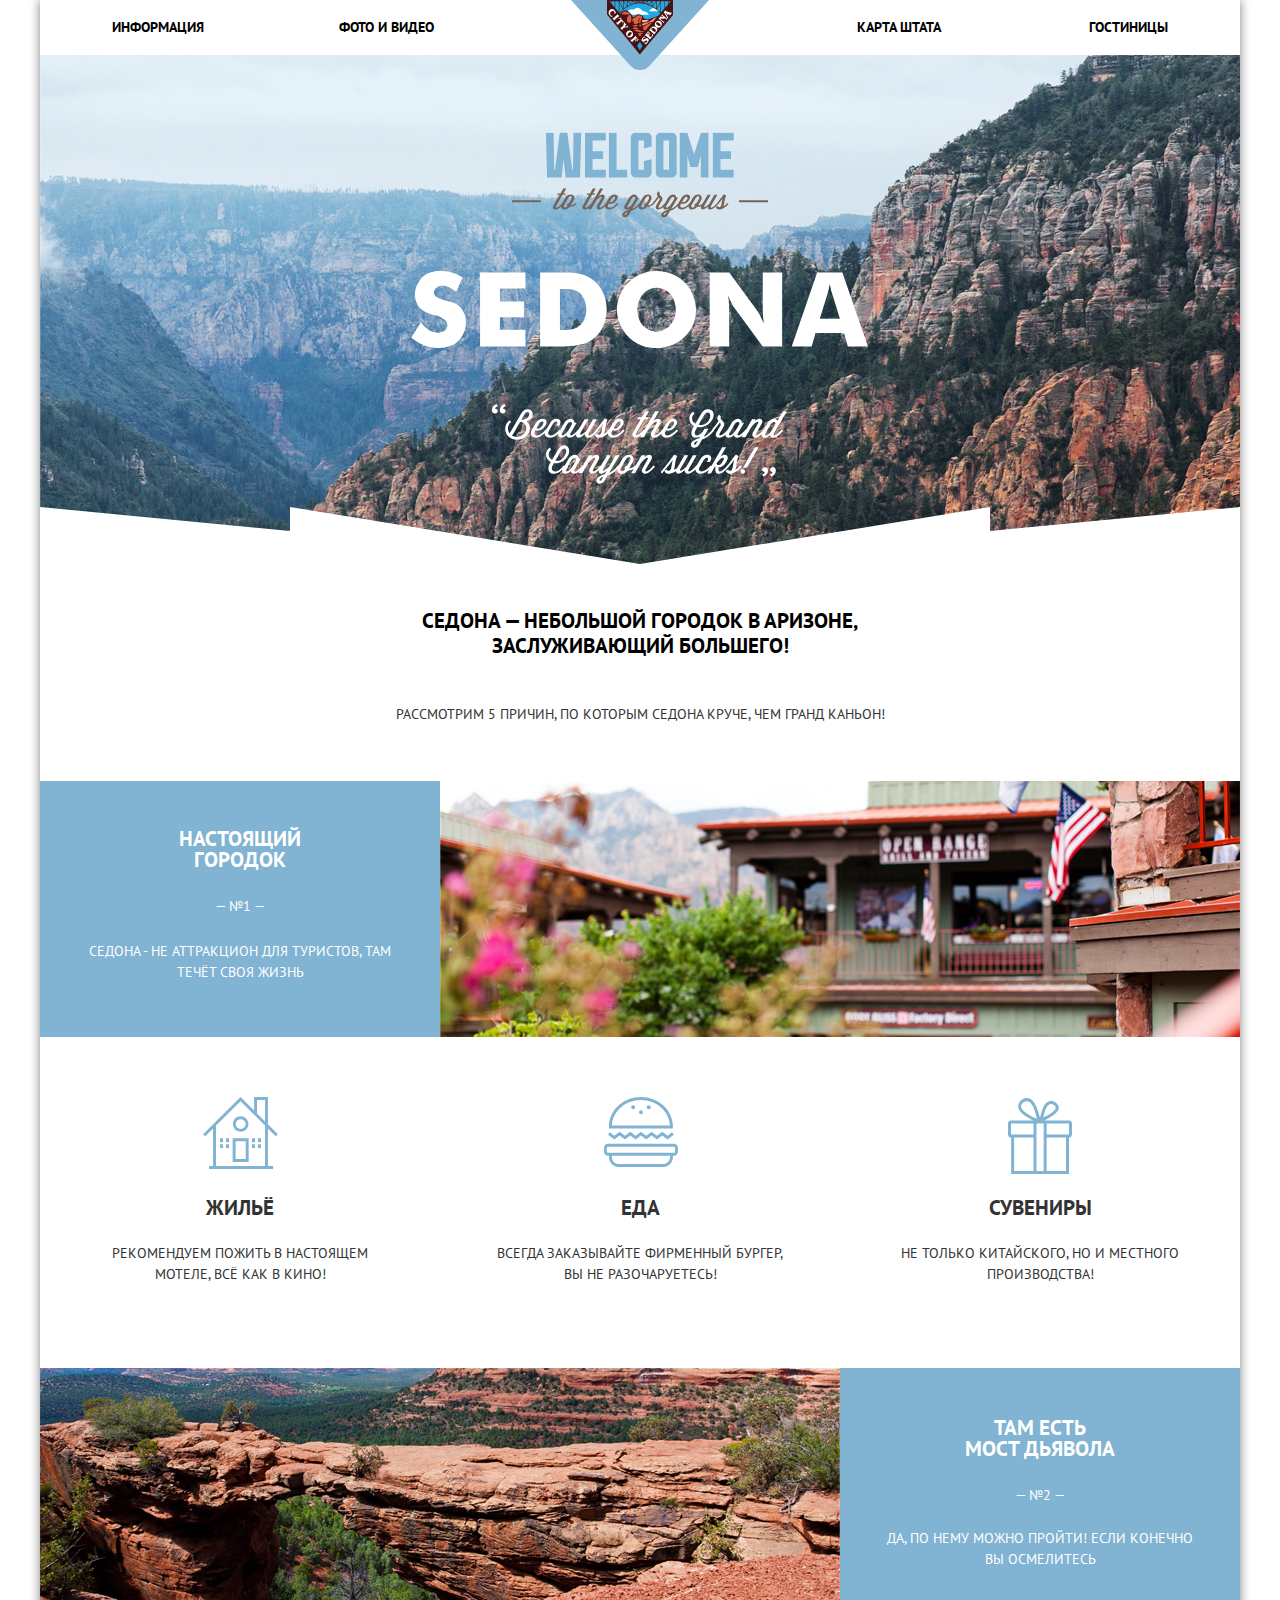
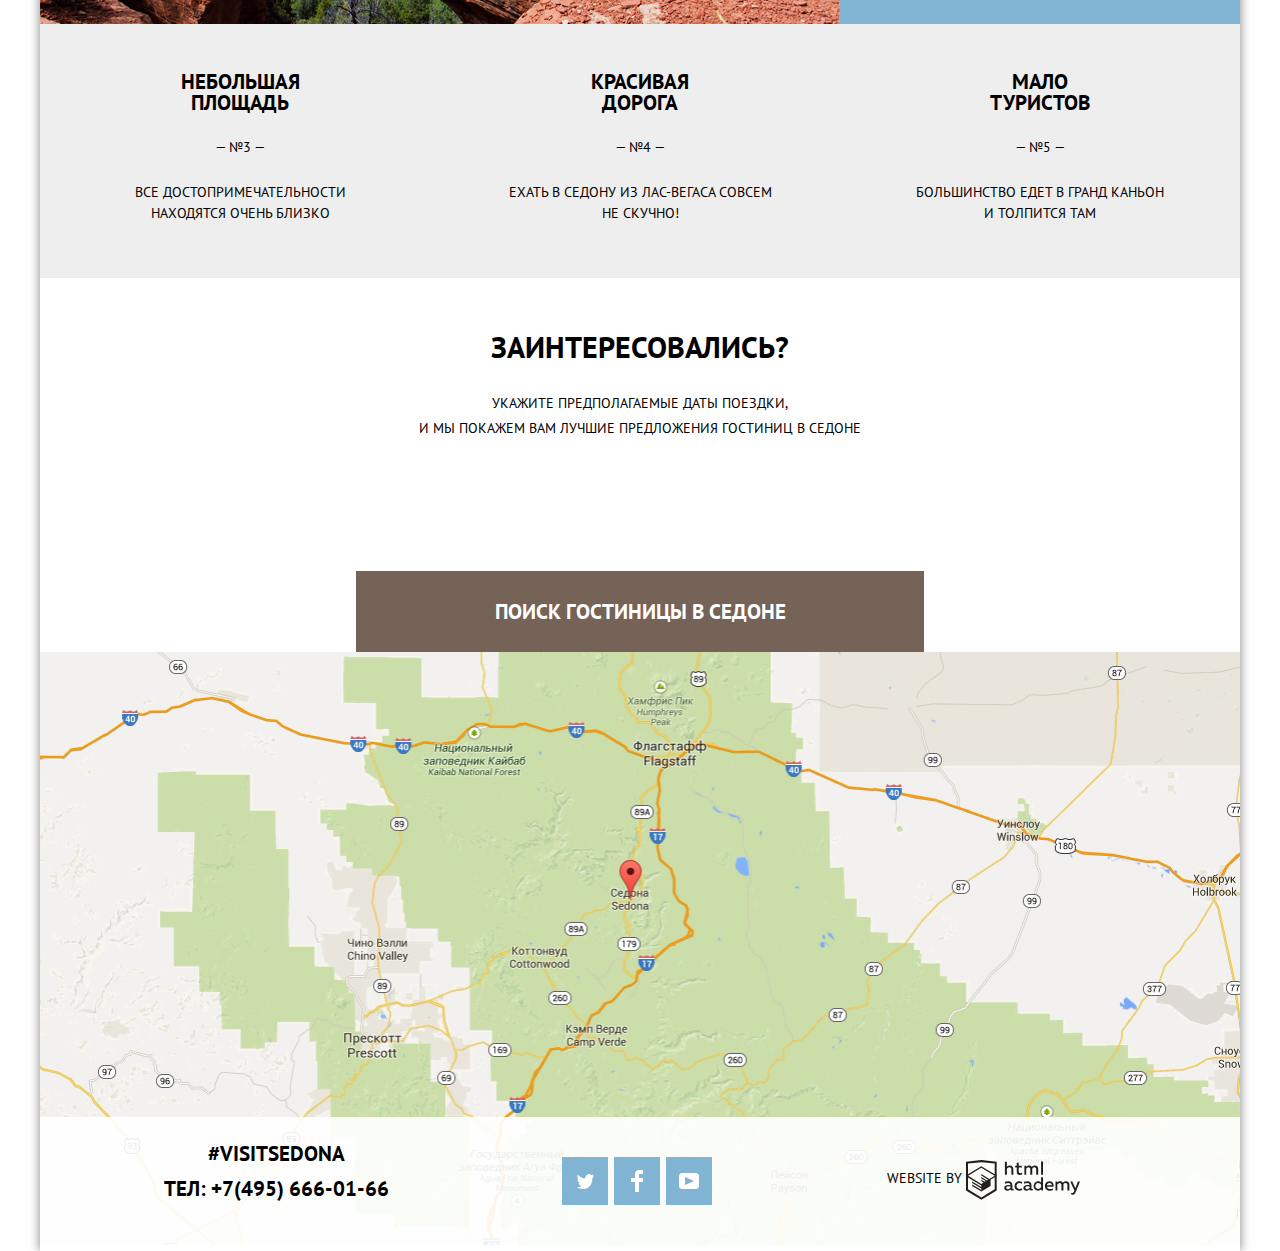
==== commit c782f3a4: "1" ====
--- a/index.html
+++ b/index.html
@@ -129,9 +129,9 @@
       <section class="section-center">
         <h3 class="visually-hidden">Социальные сети</h3>
         <ul class="social-container">
-          <li class="social-icon Twitter"><a href="#"></a></li>
-          <li class="social-icon Facebook"><a href="#"></a></li>
-          <li class="social-icon YouTube"><a href="#"></a></li>
+          <li class=""><a href="#" class="social-icon twitter"></a></li>
+          <li class=""><a href="#" class="social-icon facebook"></a></li>
+          <li class=""><a href="#" class="social-icon youtube"></a></li>
         </ul>
       </section>
       <section class="section-center-by">
--- a/css/style.css
+++ b/css/style.css
@@ -377,6 +377,7 @@
   width: 200px;
   justify-content: center;
   text-align: center;
+  text-decoration: none;
   list-style: none;
   padding: 0;
   margin: auto;
@@ -385,49 +386,50 @@
 
 }
 
-.social-icon {
-  display: flex;
-  flex-wrap: wrap;
-  text-decoration: none;
+.social-icon::before {
+  display: inline-block;
   background-color: var(--light-blue);
   background-repeat: no-repeat;
+  background-position: center;
+  content:"";
   width: 46px;
   height: 48px;
   margin-right:  6px;
-
-}
-
-.social-icon a:hover,
-.social-icon a:focus {
+}
+
+
+ .twitter::before {
+  background-image: url(../img/twitter.svg);
+ }
+ .twitter:hover:before {
+   background-color: var(--blue-focus);
+ }
+ .twitter:active:before {
+   background-color: var(--blue-focus);
+   opacity: .3;
+ }
+
+.facebook::before {
+  background-image: url(../img/fb-icon.svg);
+}
+
+.facebook:hover:before  {
   background-color: var(--blue-focus);
 }
-
-.social-icon a:active {
-  background-color: var(--blue-raw-focus);
-}
-
-.Twitter {
-  background-image: url(../img/twitter.svg);
-  background-repeat: no-repeat;
-  background-position: center;
-
-
-}
-
-.Facebook {
-  background-image: url(../img/fb-icon.svg);
-  background-repeat: no-repeat;
-  background-position: center;
-
-}
-
-.YouTube {
+.facebook:active:before {
+  background-color: var(--blue-focus);
+  opacity: .3;
+}
+.youtube::before {
   background-image: url(../img/youtube.svg);
-  background-repeat: no-repeat;
-  background-position: center;
-
-}
-
+}
+.youtube:hover:before {
+  background-color: var(--blue-focus);
+}
+.youtube:active:before {
+  background-color: var(--blue-focus);
+  opacity: .3;
+}
 .social-button:hover,
 .social-button:focus {
   background-color: var(--blue-focus);
@@ -469,7 +471,6 @@
   margin: 0;
   margin-left: 29px;
   margin-top: 3px;
-
   text-align: center;
   width: max-content;
   height: max-content;
@@ -482,15 +483,20 @@
   padding-left: 5px;
 }
 
-.photo-logo-footer a:hover,
-.photo-logo-footer a:focus {
+.htmlacademy-logo-footer a:hover,
+.htmlacademy-logo-footer a:focus {
   fill: var(--light-blue);
 }
 
-.photo-logo-footer a:hover {
+.htmlacademy-logo-footer a:hover {
   fill: red;
 }
 
+.htmlacademy-logo-footer {
+width: 150px;
+height: 41px;
+
+}
 /**Стили для HOTELS **/
 .container-search {
   display: flex;
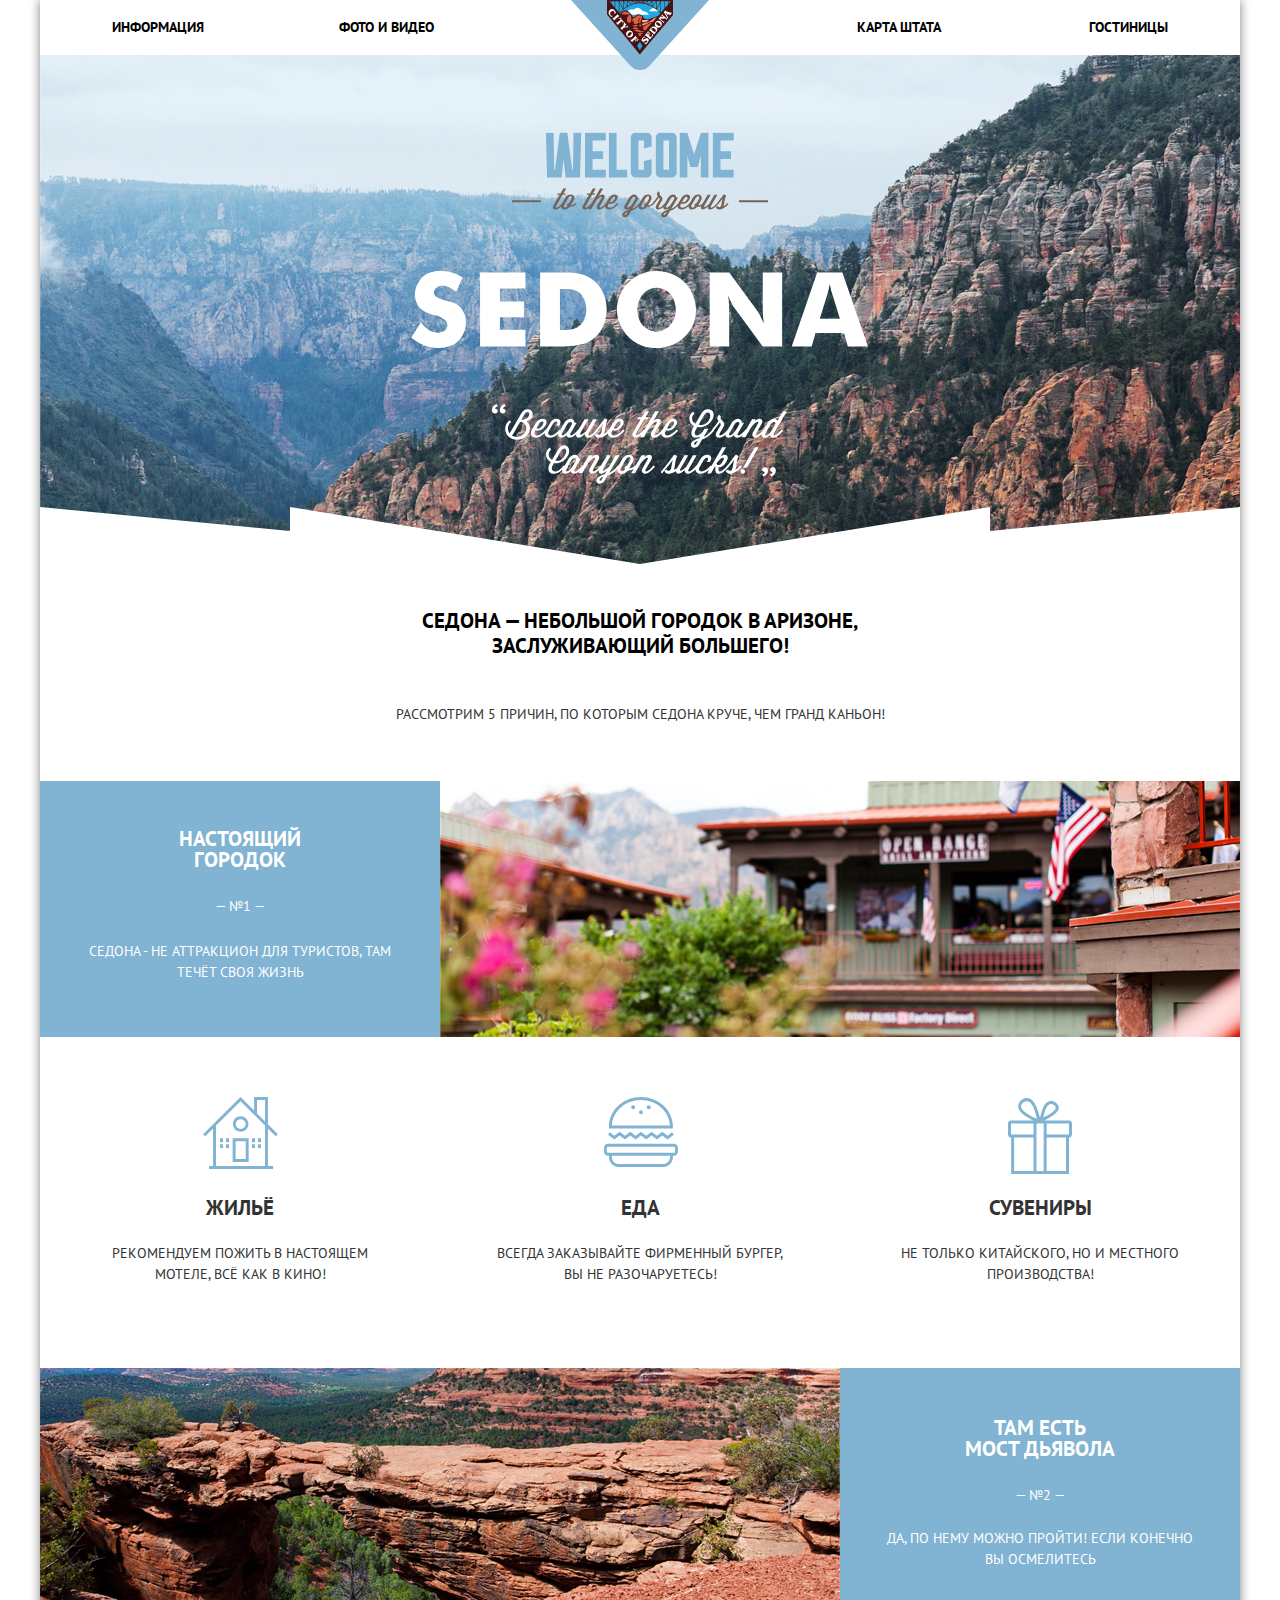
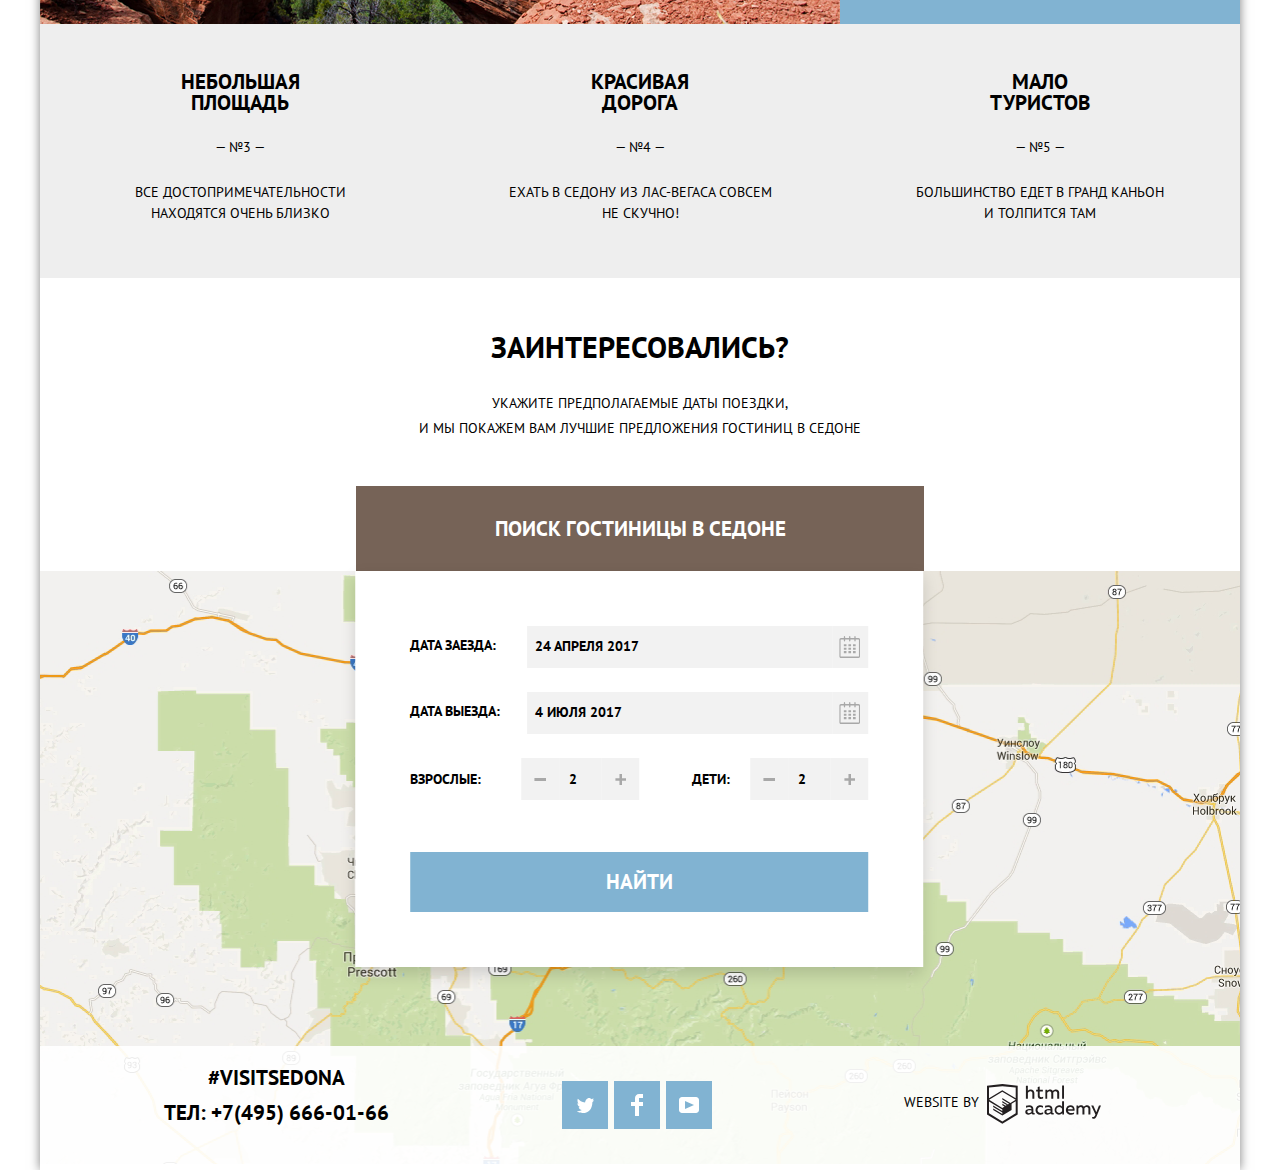
==== commit 1de934eb: "1" ====
--- a/index.html
+++ b/index.html
@@ -111,6 +111,38 @@
       </section>
 
         <button class="search-button" value="поиск гостиницы в седоне">поиск гостиницы в седоне</button>
+        <div class="form-search">
+        <form action="https://echo.htmlacademy.ru/" method="get" class="form">
+        <p class="search-in">
+        <label for="date-in" class="label-in">Дата заезда:</label>
+        <input class="input-general input-date-1"type="text" name="form-date-in" value="24 апреля 2017" id="date-in">
+        <button type="button" name="button-1" class="button-form button-form-1"><span class="visually-hidden">Выбор даты заезда</span></button>
+        </p>
+        <p class="search-in">
+        <label for="date-in-2" class="label-in">Дата выезда:</label>
+        <input class="input-general input-date-1"type="text" name="form-date-in" value="4 июля 2017" id="date-in-2">
+        <button type="button" name="button-1" class="button-form button-form-1"><span class="visually-hidden">Выбор даты выезда</span></button>
+        </p>
+
+
+        <div class="form-guest">
+          <p class="search-in">
+            <label for="guest-1" class="label-in-bottom">Взрослые:</label>
+            <button type="button" name="button" class="button-form button-display-1"><span class="visually-hidden">-1</span></button>
+            <input class="input-general input-min" type="number" name="guest" value="2" id="guest-1" min="1" max="10">
+            <button type="button" name="button" class="button-form button-display-2"><span class="visually-hidden">+1</span></button>
+          </p>
+          <p class="search-in">
+            <label for="guest-1" class="label-in-bottom seconde">Дети:</label>
+            <button type="button" name="button" class="button-form button-display-1"><span class="visually-hidden">-1</span></button>
+            <input class="input-general input-min" type="number" name="guest" value="2" id="guest-1" min="1" max="10">
+            <button type="button" name="button" class="button-form button-display-2"><span class="visually-hidden">+1</span></button>
+          </p>
+        </div>
+        <button type="submit" name="button" class="send">найти</button>
+        </form>
+        </div>
+
 
       <section class="main-map">
         <h3 class="visually-hidden">Карта</h3>
--- a/css/style.css
+++ b/css/style.css
@@ -16,6 +16,7 @@
   --gray-back: #F2F2F2;
   --ligne-color: #E5E5E5;
   --details-item: rgba(202, 202, 202, 1);
+  --shadow-color: rgba(0,1,1,0.15)
 }
 
 /* Global */
@@ -294,7 +295,7 @@
 .date-select {
   background-color: var(--basic-white);
   padding-top: 18px;
-  margin-bottom: 130px;
+  margin-bottom: 45px;
   text-align: center;
 }
 
@@ -313,7 +314,7 @@
   position: absolute;
   width: 100%;
   bottom: 0;
-  padding: 24px 0;
+  padding: 19px 0;
   display: grid;
   grid-template-columns: 1fr 1fr 1fr;
   background-color: rgba(255, 255, 255, 0.9);
@@ -438,7 +439,7 @@
 .site-by {
   font-size: 14px;
   line-height: 1.8;
-  width: 240px;
+  width: 277px;
   margin: 0;
   padding: 15px;
   text-align: center;
@@ -480,7 +481,7 @@
   background-image: url(../img/logo-htmlacademy.svg);
   background-repeat: no-repeat;
   vertical-align: middle;
-  padding-left: 5px;
+  padding-left: 4px;
 }
 
 .htmlacademy-logo-footer a:hover,
@@ -495,6 +496,7 @@
 .htmlacademy-logo-footer {
 width: 150px;
 height: 41px;
+padding-left: 4px;
 
 }
 /**Стили для HOTELS **/
@@ -714,6 +716,7 @@
 
 .main-map {
   text-align: center;
+
 }
 
 
@@ -729,6 +732,130 @@
   line-height: 1;
   font-weight: 600;
   text-align: center;
-  padding: 30px 0;
-
-}
+  padding: 32px 0;
+
+}
+.form-search {
+  position: absolute;
+  transform: translateX(55.5%);
+
+  }
+
+.form{
+  position: relative;
+  z-index: 1;
+  width: 568px;
+  margin: 0 auto;
+  padding: 55px;
+  background-color: var(--basic-white);
+  box-shadow: 0px 7px 15px var(--shadow-color);
+  box-sizing: border-box;
+}
+
+.search-in {
+  display: flex;
+  align-items: center;
+  flex-shrink: 0;
+  margin: 0 0 24px;
+  font-weight: 700;
+}
+
+.label-in {
+  width: 112px;
+  padding: 4px 12px 6px 0;
+  vertical-align: middle;
+}
+
+.label-in-bottom {
+  padding: 11px 0;
+  padding-right: 40px;
+
+  }
+
+.seconde {
+  padding-right: 20px;
+}
+
+.input-general {
+  min-height: 38px;
+  font: inherit;
+  margin: 0;
+  padding: 0 5px ;
+  text-transform: inherit;
+  background-color: var(--gray-back);
+  border: 2px solid var(--gray-back);
+}
+
+
+.input-date-1 {
+  width: 308px;
+}
+
+.button-form {
+  position: relative;
+  width: 38px;
+  min-height: 42px;
+  background-color: var(--gray-back);
+  border: 0;
+}
+
+
+.button-form::before {
+  content: "";
+  position: absolute;
+  top: 0;
+  bottom: 0;
+  right: 0;
+  left: 0;
+  background-repeat:no-repeat;
+  opacity: 0.3;
+  filter: brightness(0) grayscale(1);
+  background-position: center;
+}
+.button-form-1::before {
+  background-image: url(../img/calendar.svg);
+}
+
+.search-in:nth-child(2n) {
+    margin-left: auto;
+}
+
+.form-guest {
+  display: flex;
+  flex-wrap: wrap;
+
+}
+
+.button-display-1 {
+  width: 38px;
+  text-align: center;
+
+}
+.button-display-1::before {
+  background-image: url(../img/-.svg);
+}
+
+.button-display-2::before {
+  background-image: url(../img/+.svg);
+
+}
+.input-min {
+  width: 38px;
+  text-align: center;
+  padding: 0;
+  margin: 0;
+  }
+
+.send {
+  display: block;
+  width: 100%;
+  margin: 27px 0 0;
+  padding: 18px;
+  font-size: 21px;
+  font-weight: 700;
+  color: var(--basic-white);
+  text-transform: inherit;
+  background-color: var(--light-blue);
+  border: none;
+
+}
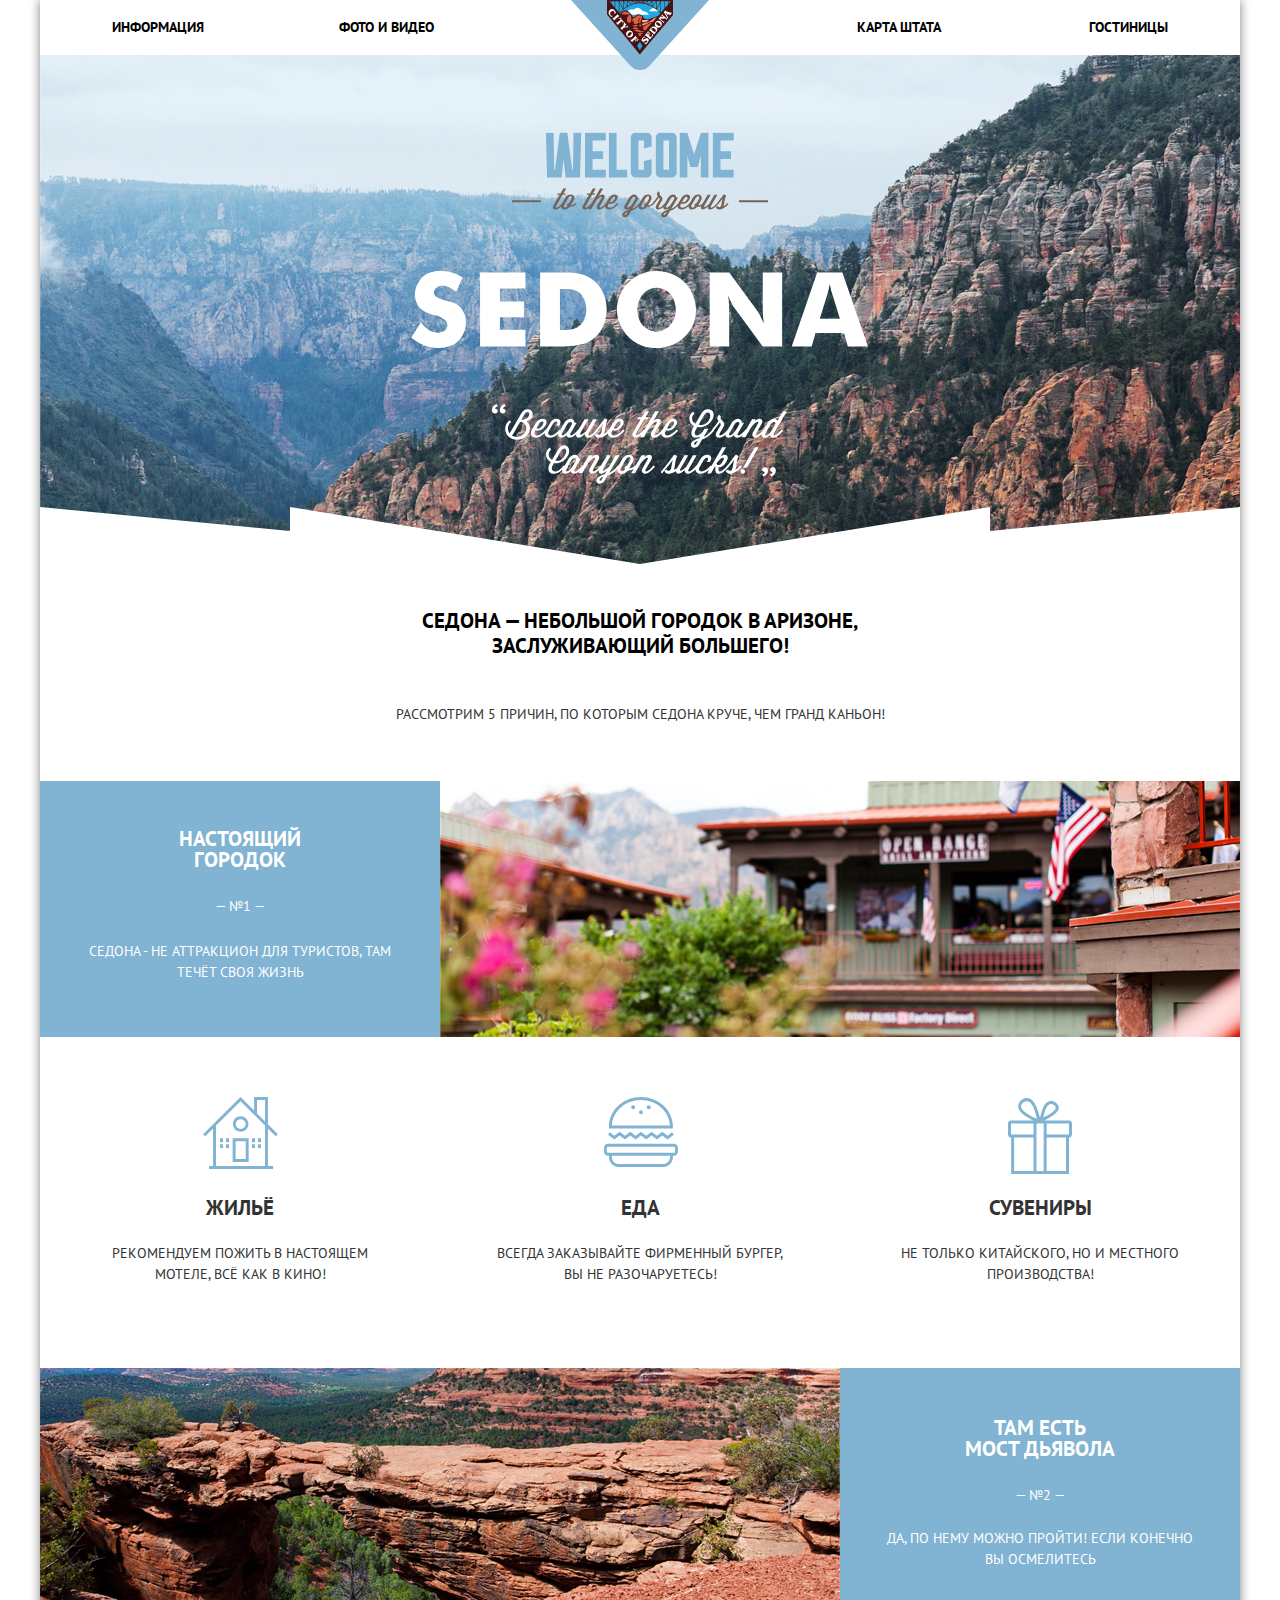
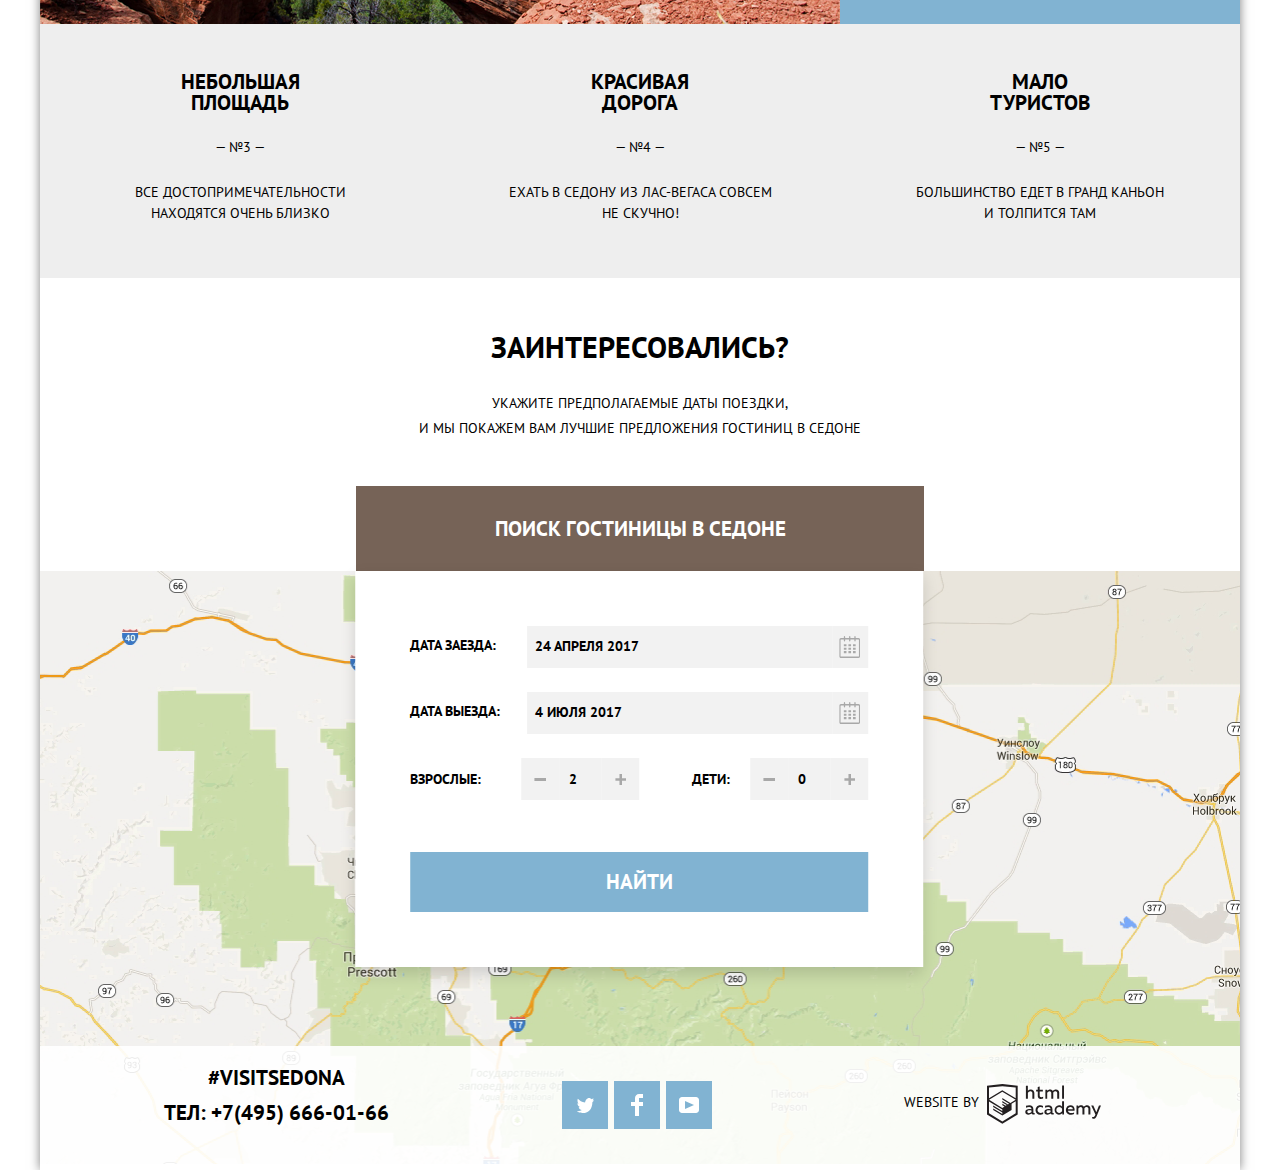
==== commit 99160f2a: "1" ====
--- a/index.html
+++ b/index.html
@@ -135,7 +135,7 @@
           <p class="search-in">
             <label for="guest-1" class="label-in-bottom seconde">Дети:</label>
             <button type="button" name="button" class="button-form button-display-1"><span class="visually-hidden">-1</span></button>
-            <input class="input-general input-min" type="number" name="guest" value="2" id="guest-1" min="1" max="10">
+            <input class="input-general input-min" type="number" name="guest" value="0" id="guest-1" min="1" max="10">
             <button type="button" name="button" class="button-form button-display-2"><span class="visually-hidden">+1</span></button>
           </p>
         </div>
